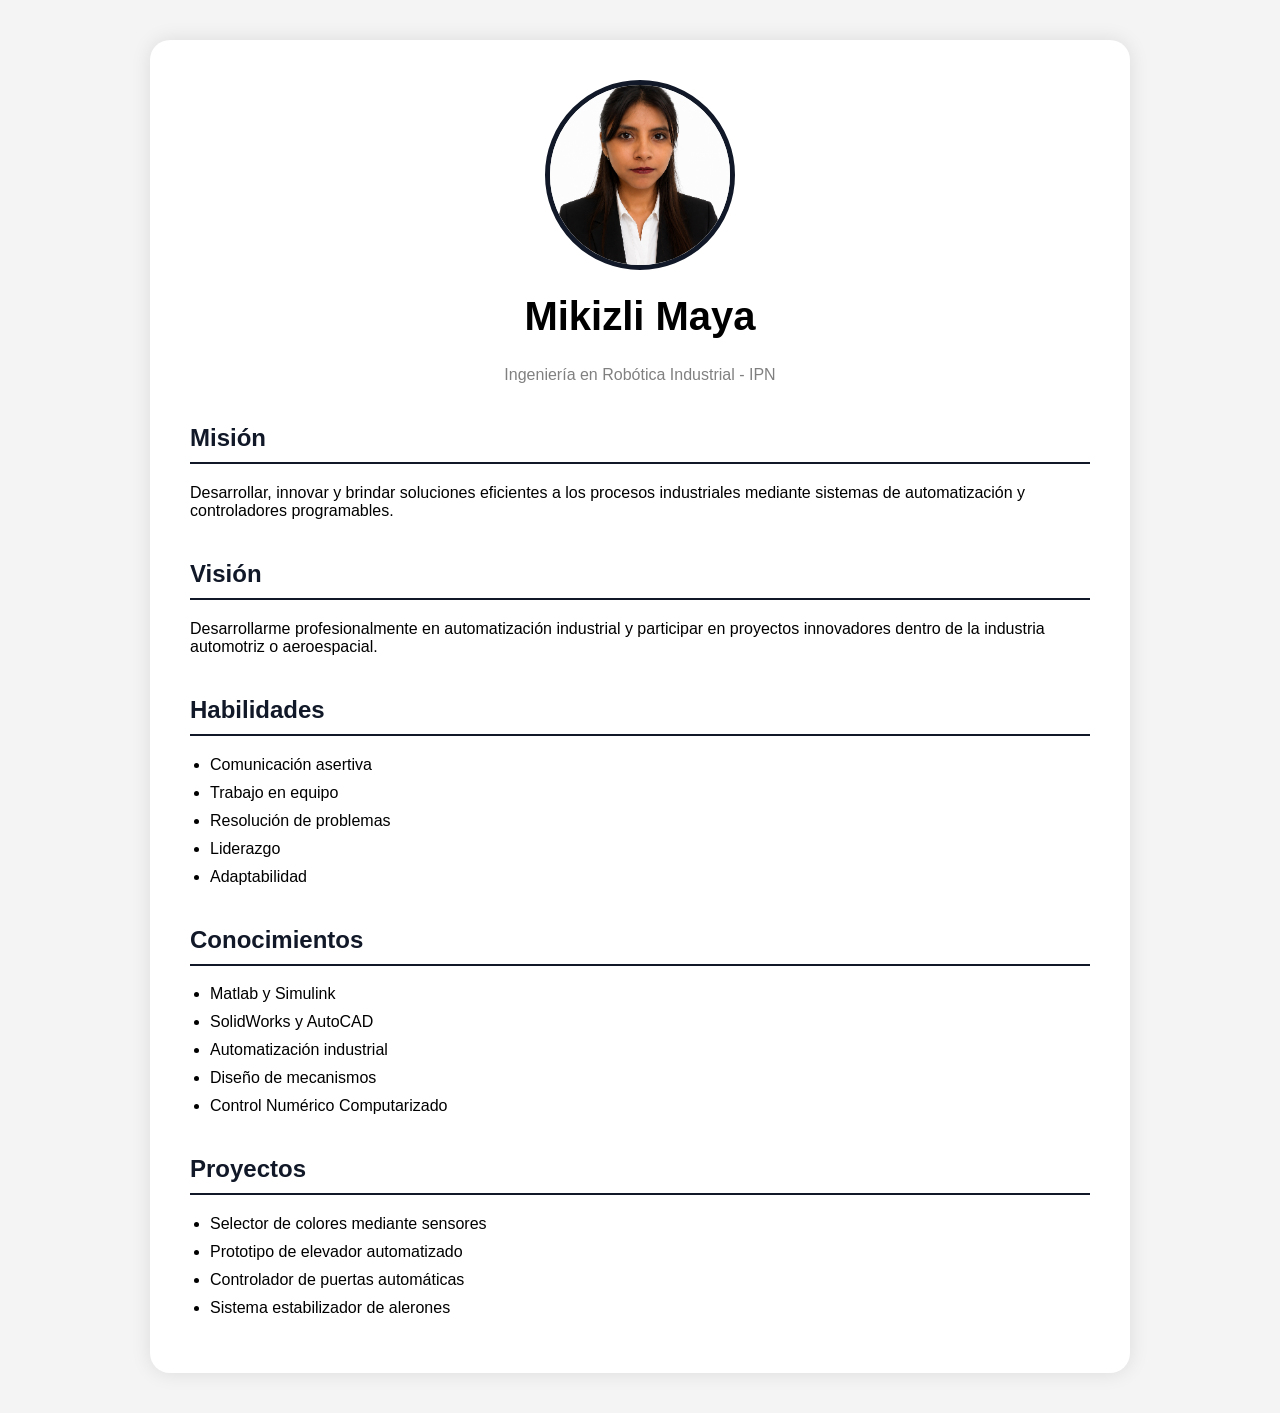
==== index.html @ 00677560 "Add files via upload" ====
<!DOCTYPE html>
<html lang="es">
<head>
  <meta charset="UTF-8">
  <meta name="viewport" content="width=device-width, initial-scale=1.0">
  <title>Mikizli Maya | Ingeniería en Robótica Industrial</title>
  <link rel="stylesheet" href="style.css">
</head>
<body>

  <div class="container">

    <div class="perfil">
      <img src="foto.png" alt="Foto profesional">
      <h1>Mikizli Maya</h1>
      <p>Ingeniería en Robótica Industrial - IPN</p>
    </div>

    <section>
      <h2>Misión</h2>
      <p>
        Desarrollar, innovar y brindar soluciones eficientes a los procesos industriales
        mediante sistemas de automatización y controladores programables.
      </p>
    </section>

    <section>
      <h2>Visión</h2>
      <p>
        Desarrollarme profesionalmente en automatización industrial y participar en
        proyectos innovadores dentro de la industria automotriz o aeroespacial.
      </p>
    </section>

    <section>
      <h2>Habilidades</h2>
      <ul>
        <li>Comunicación asertiva</li>
        <li>Trabajo en equipo</li>
        <li>Resolución de problemas</li>
        <li>Liderazgo</li>
        <li>Adaptabilidad</li>
      </ul>
    </section>

    <section>
      <h2>Conocimientos</h2>
      <ul>
        <li>Matlab y Simulink</li>
        <li>SolidWorks y AutoCAD</li>
        <li>Automatización industrial</li>
        <li>Diseño de mecanismos</li>
        <li>Control Numérico Computarizado</li>
      </ul>
    </section>

    <section>
      <h2>Proyectos</h2>
      <ul>
        <li>Selector de colores mediante sensores</li>
        <li>Prototipo de elevador automatizado</li>
        <li>Controlador de puertas automáticas</li>
        <li>Sistema estabilizador de alerones</li>
      </ul>
    </section>

  </div>

</body>
</html>
---- style.css ----
body{
  margin:0;
  padding:40px;
  background:#f4f4f4;
  font-family:Arial, sans-serif;
}

.container{
  max-width:900px;
  margin:auto;
  background:white;
  padding:40px;
  border-radius:20px;
  box-shadow:0 0 20px rgba(0,0,0,0.1);
}

.perfil{
  text-align:center;
}

.perfil img{
  width:180px;
  height:180px;
  object-fit:cover;
  border-radius:50%;
  border:5px solid #111827;
}

.perfil h1{
  margin-top:20px;
  font-size:40px;
}

.perfil p{
  color:gray;
}

section{
  margin-top:40px;
}

h2{
  color:#111827;
  border-bottom:2px solid #111827;
  padding-bottom:10px;
}

ul{
  padding-left:20px;
}

li{
  margin-top:10px;
}
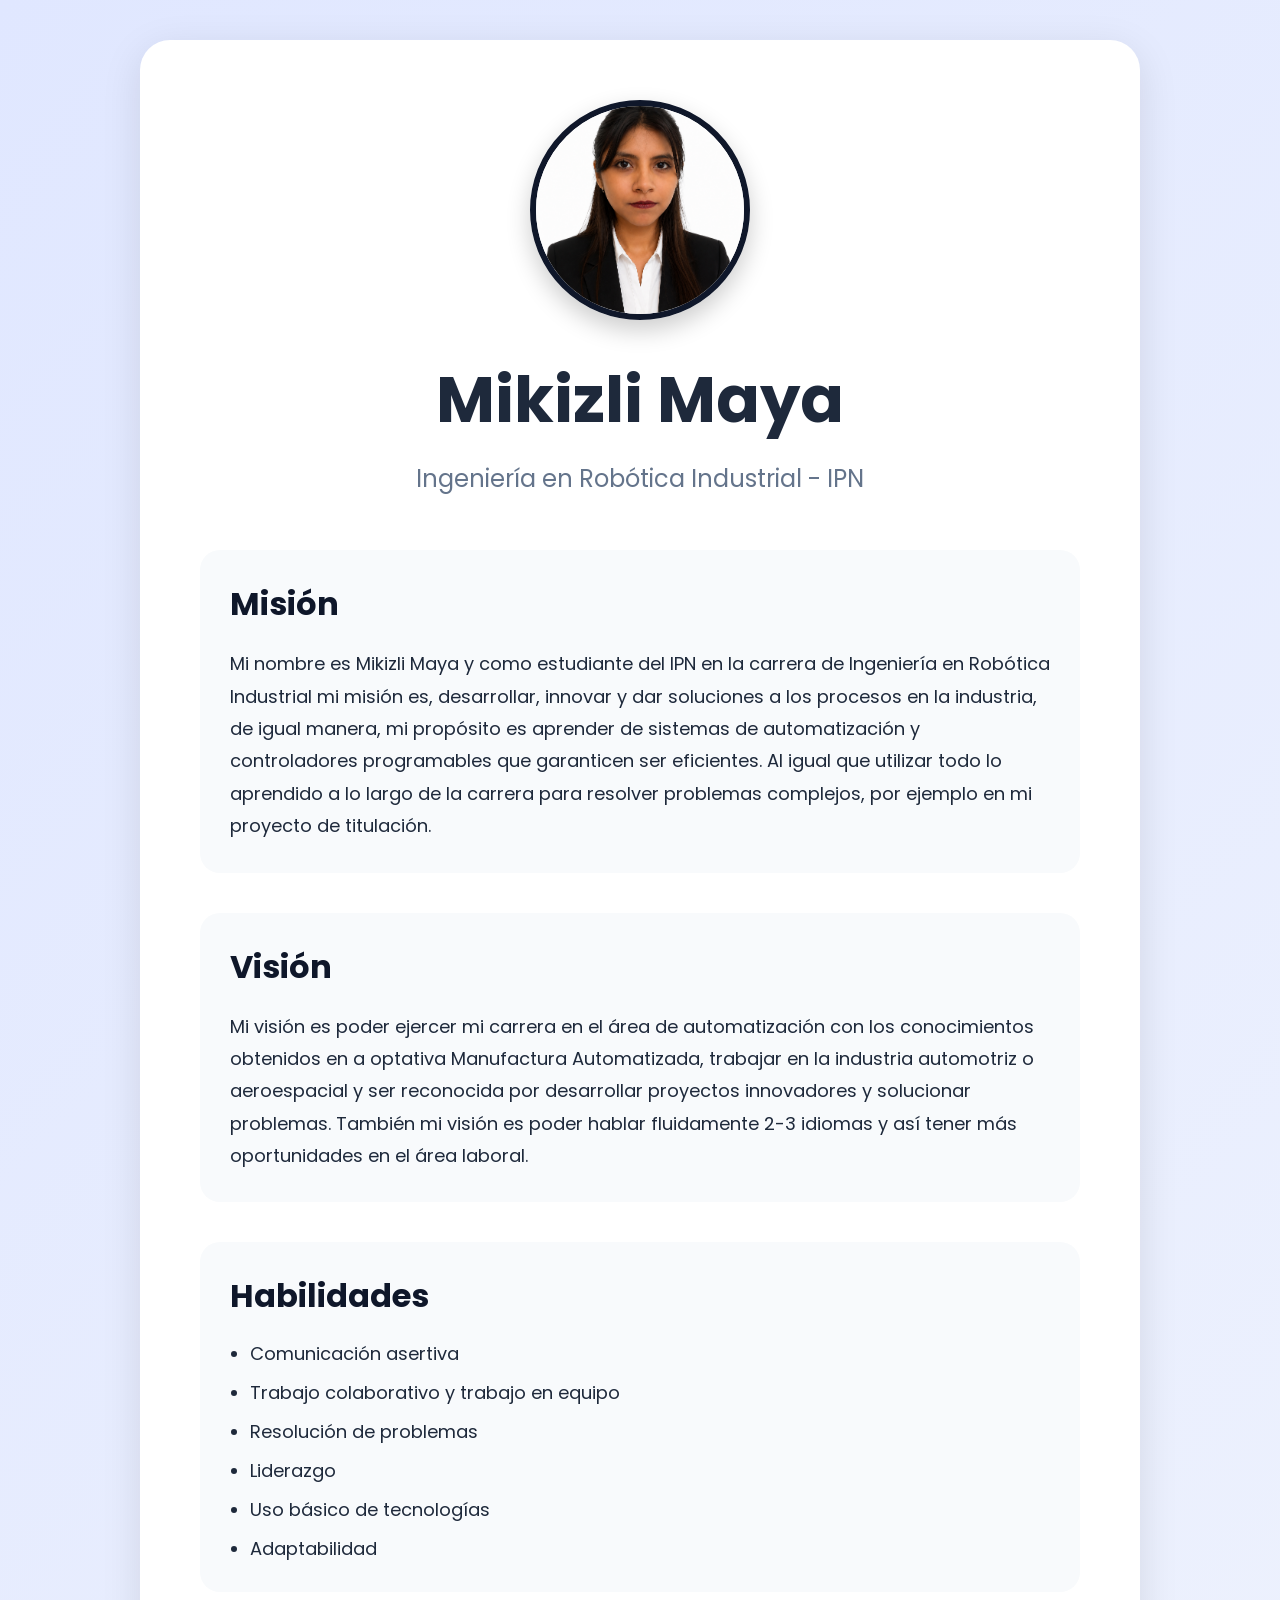
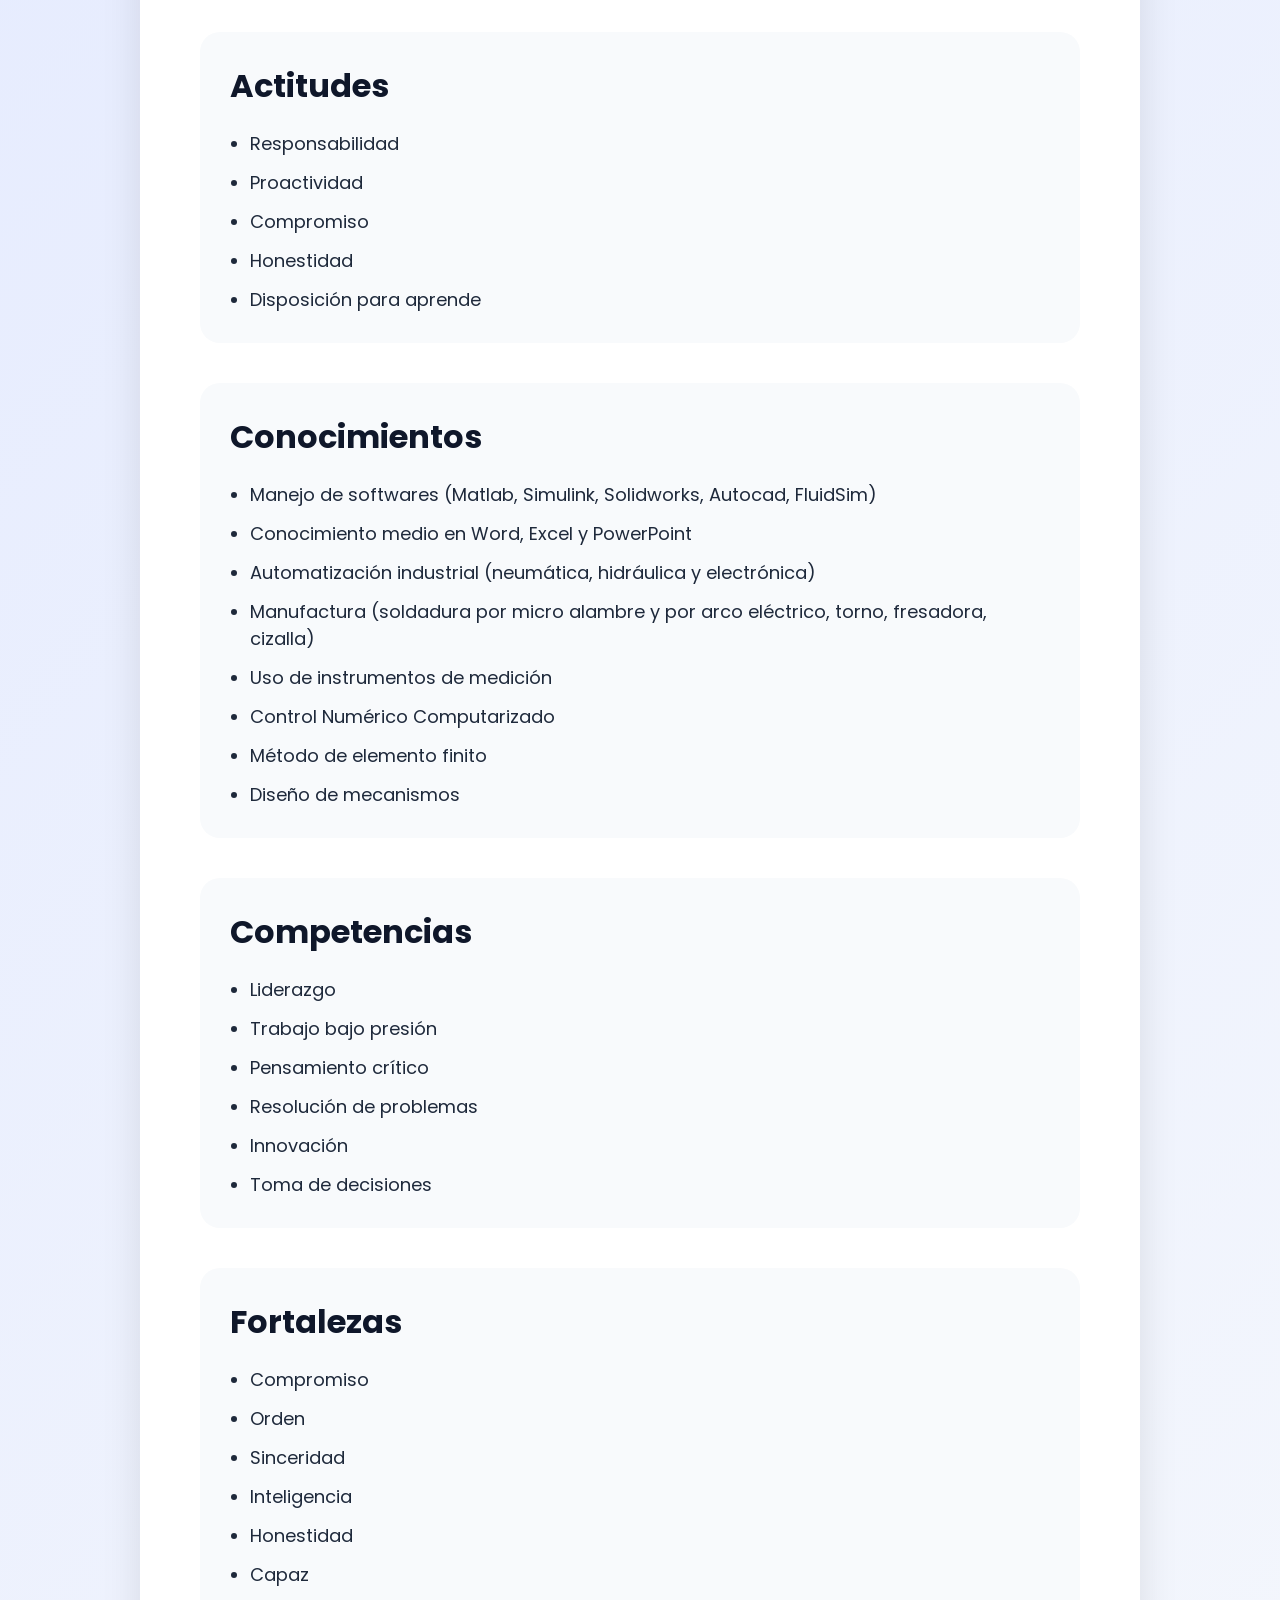
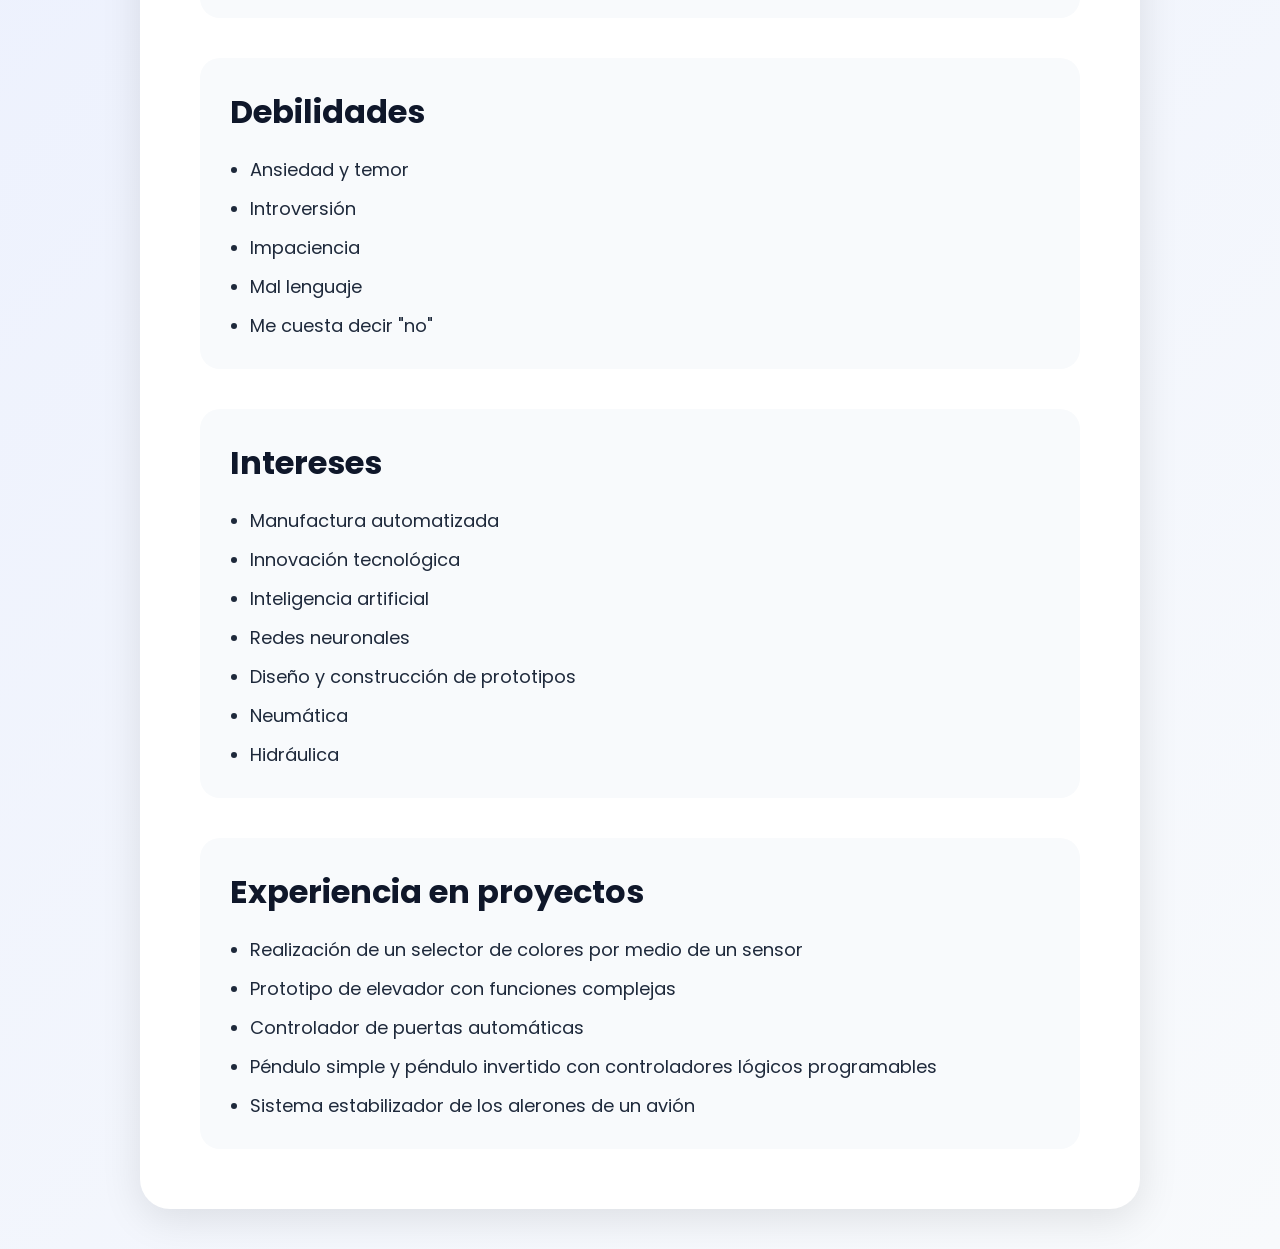
==== commit be7c2147: "Update index.html" ====
--- a/index.html
+++ b/index.html
@@ -1,70 +1,149 @@
 <!DOCTYPE html>
 <html lang="es">
 <head>
-  <meta charset="UTF-8">
-  <meta name="viewport" content="width=device-width, initial-scale=1.0">
-  <title>Mikizli Maya | Ingeniería en Robótica Industrial</title>
-  <link rel="stylesheet" href="style.css">
+    <meta charset="UTF-8">
+    <meta name="viewport" content="width=device-width, initial-scale=1.0">
+    <title>Mikizli Maya | Portafolio Profesional</title>
+    <link rel="stylesheet" href="style.css">
 </head>
+
 <body>
 
-  <div class="container">
+<div class="container">
 
     <div class="perfil">
-      <img src="foto.png" alt="Foto profesional">
-      <h1>Mikizli Maya</h1>
-      <p>Ingeniería en Robótica Industrial - IPN</p>
+        <img src="foto.png" alt="Foto profesional">
+
+        <h1>Mikizli Maya</h1>
+
+        <p class="carrera">
+            Ingeniería en Robótica Industrial - IPN
+        </p>
     </div>
 
     <section>
-      <h2>Misión</h2>
-      <p>
-        Desarrollar, innovar y brindar soluciones eficientes a los procesos industriales
-        mediante sistemas de automatización y controladores programables.
-      </p>
+        <h2>Misión</h2>
+
+        <p>
+            Mi nombre es Mikizli Maya y como estudiante del IPN en la carrera de Ingeniería en Robótica Industrial mi misión es, desarrollar, innovar y dar soluciones a los procesos en la industria, de igual manera, mi propósito es aprender de sistemas de automatización y controladores programables que garanticen ser eficientes. Al igual que utilizar todo lo aprendido a lo largo de la carrera para resolver problemas complejos, por ejemplo en mi proyecto de titulación.
+        </p>
     </section>
 
     <section>
-      <h2>Visión</h2>
-      <p>
-        Desarrollarme profesionalmente en automatización industrial y participar en
-        proyectos innovadores dentro de la industria automotriz o aeroespacial.
-      </p>
+        <h2>Visión</h2>
+
+        <p>
+            Mi visión es poder ejercer mi carrera en el área de automatización con los conocimientos obtenidos en a optativa Manufactura Automatizada, trabajar en la industria automotriz o aeroespacial y ser reconocida por desarrollar proyectos innovadores y solucionar problemas.
+
+            También mi visión es poder hablar fluidamente 2-3 idiomas y así tener más oportunidades en el área laboral.
+        </p>
     </section>
 
     <section>
-      <h2>Habilidades</h2>
-      <ul>
-        <li>Comunicación asertiva</li>
-        <li>Trabajo en equipo</li>
-        <li>Resolución de problemas</li>
-        <li>Liderazgo</li>
-        <li>Adaptabilidad</li>
-      </ul>
+        <h2>Habilidades</h2>
+
+        <ul>
+            <li>Comunicación asertiva</li>
+            <li>Trabajo colaborativo y trabajo en equipo</li>
+            <li>Resolución de problemas</li>
+            <li>Liderazgo</li>
+            <li>Uso básico de tecnologías</li>
+            <li>Adaptabilidad</li>
+        </ul>
     </section>
 
     <section>
-      <h2>Conocimientos</h2>
-      <ul>
-        <li>Matlab y Simulink</li>
-        <li>SolidWorks y AutoCAD</li>
-        <li>Automatización industrial</li>
-        <li>Diseño de mecanismos</li>
-        <li>Control Numérico Computarizado</li>
-      </ul>
+        <h2>Actitudes</h2>
+
+        <ul>
+            <li>Responsabilidad</li>
+            <li>Proactividad</li>
+            <li>Compromiso</li>
+            <li>Honestidad</li>
+            <li>Disposición para aprende</li>
+        </ul>
     </section>
 
     <section>
-      <h2>Proyectos</h2>
-      <ul>
-        <li>Selector de colores mediante sensores</li>
-        <li>Prototipo de elevador automatizado</li>
-        <li>Controlador de puertas automáticas</li>
-        <li>Sistema estabilizador de alerones</li>
-      </ul>
+        <h2>Conocimientos</h2>
+
+        <ul>
+            <li>Manejo de softwares (Matlab, Simulink, Solidworks, Autocad, FluidSim)</li>
+            <li>Conocimiento medio en Word, Excel y PowerPoint</li>
+            <li>Automatización industrial (neumática, hidráulica y electrónica)</li>
+            <li>Manufactura (soldadura por micro alambre y por arco eléctrico, torno, fresadora, cizalla)</li>
+            <li>Uso de instrumentos de medición</li>
+            <li>Control Numérico Computarizado</li>
+            <li>Método de elemento finito</li>
+            <li>Diseño de mecanismos</li>
+        </ul>
     </section>
 
-  </div>
+    <section>
+        <h2>Competencias</h2>
+
+        <ul>
+            <li>Liderazgo</li>
+            <li>Trabajo bajo presión</li>
+            <li>Pensamiento crítico</li>
+            <li>Resolución de problemas</li>
+            <li>Innovación</li>
+            <li>Toma de decisiones</li>
+        </ul>
+    </section>
+
+    <section>
+        <h2>Fortalezas</h2>
+
+        <ul>
+            <li>Compromiso</li>
+            <li>Orden</li>
+            <li>Sinceridad</li>
+            <li>Inteligencia</li>
+            <li>Honestidad</li>
+            <li>Capaz</li>
+        </ul>
+    </section>
+
+    <section>
+        <h2>Debilidades</h2>
+
+        <ul>
+            <li>Ansiedad y temor</li>
+            <li>Introversión</li>
+            <li>Impaciencia</li>
+            <li>Mal lenguaje</li>
+            <li>Me cuesta decir "no"</li>
+        </ul>
+    </section>
+
+    <section>
+        <h2>Intereses</h2>
+
+        <ul>
+            <li>Manufactura automatizada</li>
+            <li>Innovación tecnológica</li>
+            <li>Inteligencia artificial</li>
+            <li>Redes neuronales</li>
+            <li>Diseño y construcción de prototipos</li>
+            <li>Neumática</li>
+            <li>Hidráulica</li>
+        </ul>
+    </section>
+
+    <section>
+        <h2>Experiencia en proyectos</h2>
+
+        <ul>
+            <li>Realización de un selector de colores por medio de un sensor</li>
+            <li>Prototipo de elevador con funciones complejas</li>
+            <li>Controlador de puertas automáticas</li>
+            <li>Péndulo simple y péndulo invertido con controladores lógicos programables</li>
+            <li>Sistema estabilizador de los alerones de un avión</li>
+        </ul>
+    </section>
+
+</div>
 
 </body>
-</html>+</html>
--- a/style.css
+++ b/style.css
@@ -1,54 +1,106 @@
+@import url('https://fonts.googleapis.com/css2?family=Poppins:wght@300;400;500;600;700&display=swap');
+
+*{
+    margin:0;
+    padding:0;
+    box-sizing:border-box;
+}
+
 body{
-  margin:0;
-  padding:40px;
-  background:#f4f4f4;
-  font-family:Arial, sans-serif;
+    font-family:'Poppins', sans-serif;
+    background:linear-gradient(135deg,#e0e7ff,#f8fafc);
+    padding:40px;
+    color:#1e293b;
 }
 
 .container{
-  max-width:900px;
-  margin:auto;
-  background:white;
-  padding:40px;
-  border-radius:20px;
-  box-shadow:0 0 20px rgba(0,0,0,0.1);
+    max-width:1000px;
+    margin:auto;
+    background:white;
+    padding:60px;
+    border-radius:30px;
+    box-shadow:0 10px 40px rgba(0,0,0,0.1);
 }
 
 .perfil{
-  text-align:center;
+    text-align:center;
+    margin-bottom:50px;
 }
 
 .perfil img{
-  width:180px;
-  height:180px;
-  object-fit:cover;
-  border-radius:50%;
-  border:5px solid #111827;
+    width:220px;
+    height:220px;
+    object-fit:cover;
+    border-radius:50%;
+    border:6px solid #0f172a;
+    box-shadow:0 10px 25px rgba(0,0,0,0.2);
 }
 
 .perfil h1{
-  margin-top:20px;
-  font-size:40px;
+    font-size:64px;
+    margin-top:25px;
+    font-weight:700;
 }
 
 .perfil p{
-  color:gray;
+    margin-top:10px;
+    color:#64748b;
+    font-size:24px;
 }
 
 section{
-  margin-top:40px;
+    margin-top:40px;
+    padding:30px;
+    border-radius:20px;
+    background:#f8fafc;
+    transition:0.3s;
+}
+
+section:hover{
+    transform:translateY(-5px);
+    box-shadow:0 10px 20px rgba(0,0,0,0.08);
 }
 
 h2{
-  color:#111827;
-  border-bottom:2px solid #111827;
-  padding-bottom:10px;
+    margin-bottom:20px;
+    color:#0f172a;
+    font-size:32px;
+}
+
+p{
+    line-height:1.8;
+    font-size:18px;
 }
 
 ul{
-  padding-left:20px;
+    padding-left:20px;
 }
 
 li{
-  margin-top:10px;
-}+    margin-top:12px;
+    font-size:18px;
+}
+
+@media(max-width:768px){
+
+    body{
+        padding:15px;
+    }
+
+    .container{
+        padding:30px;
+    }
+
+    .perfil h1{
+        font-size:42px;
+    }
+
+    .perfil p{
+        font-size:18px;
+    }
+
+    .perfil img{
+        width:170px;
+        height:170px;
+    }
+}
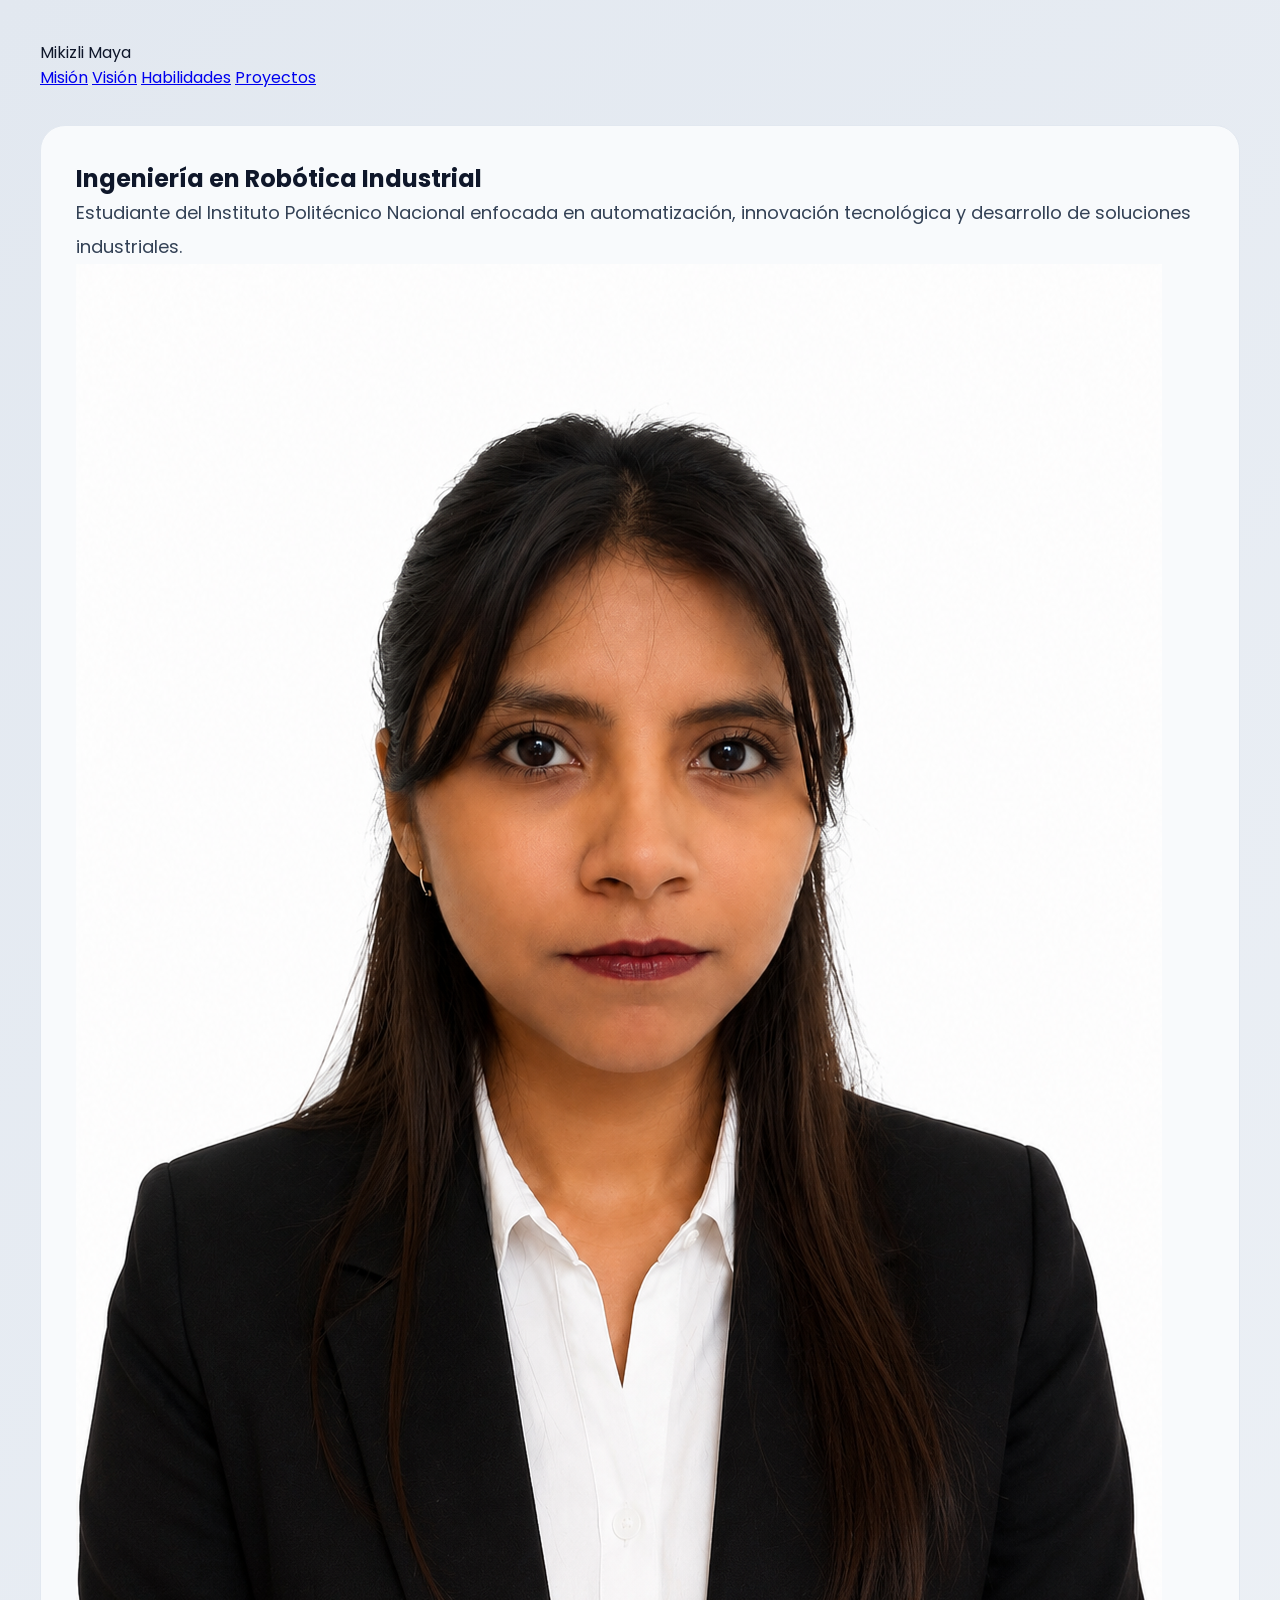
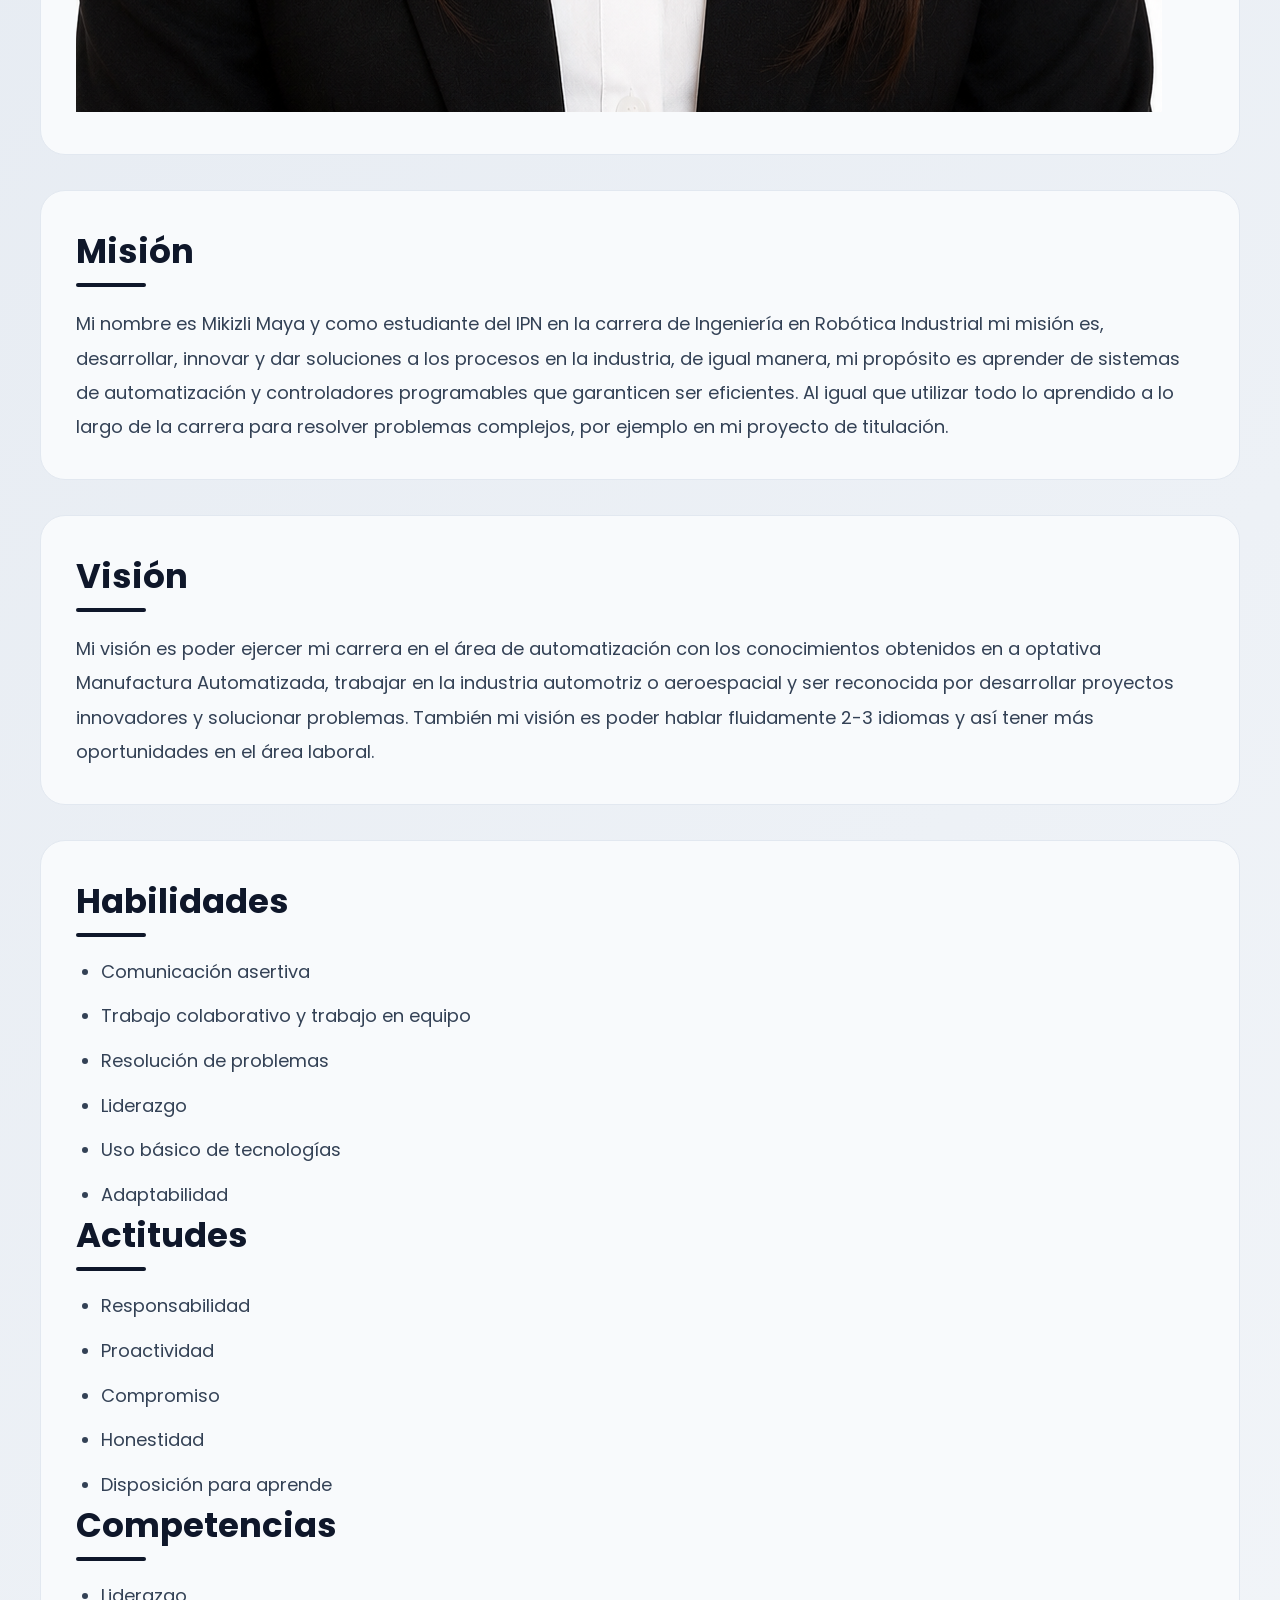
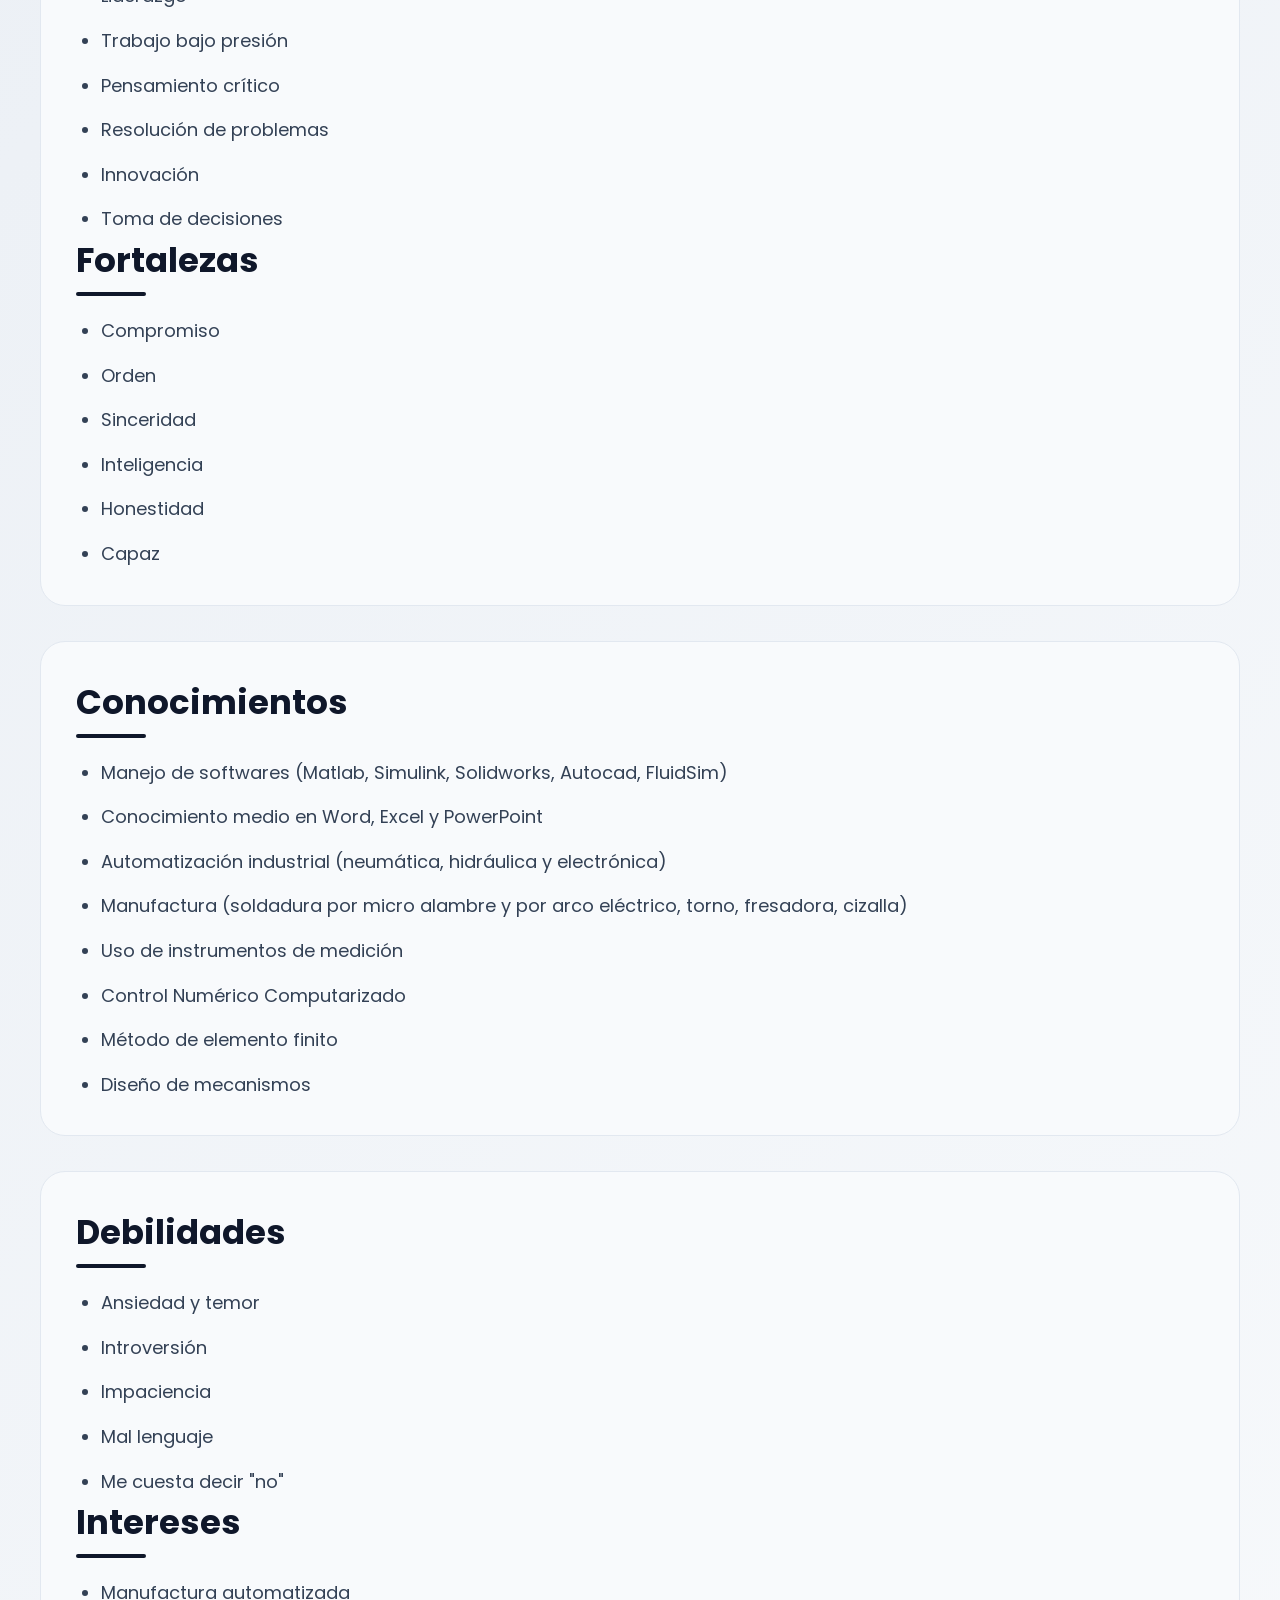
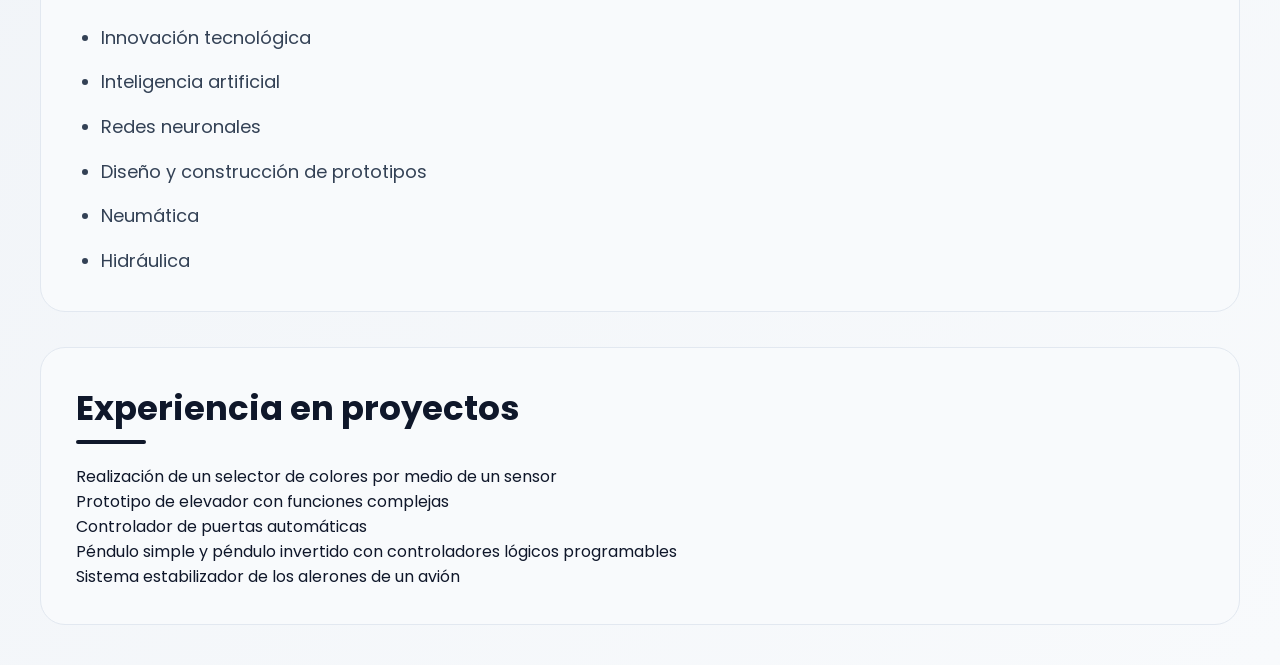
==== commit 25764650: "Update index.html" ====
--- a/index.html
+++ b/index.html
@@ -1,35 +1,72 @@
 <!DOCTYPE html>
 <html lang="es">
+
 <head>
     <meta charset="UTF-8">
     <meta name="viewport" content="width=device-width, initial-scale=1.0">
     <title>Mikizli Maya | Portafolio Profesional</title>
+
     <link rel="stylesheet" href="style.css">
+
+    <link rel="preconnect" href="https://fonts.googleapis.com">
+    <link rel="preconnect" href="https://fonts.gstatic.com" crossorigin>
+
+    <link href="https://fonts.googleapis.com/css2?family=Poppins:wght@300;400;500;600;700&display=swap"
+        rel="stylesheet">
 </head>
 
 <body>
 
-<div class="container">
-
-    <div class="perfil">
-        <img src="foto.png" alt="Foto profesional">
-
-        <h1>Mikizli Maya</h1>
-
-        <p class="carrera">
-            Ingeniería en Robótica Industrial - IPN
-        </p>
-    </div>
-
-    <section>
+    <header>
+
+        <div class="logo">
+            Mikizli Maya
+        </div>
+
+        <nav>
+            <a href="#mision">Misión</a>
+            <a href="#vision">Visión</a>
+            <a href="#habilidades">Habilidades</a>
+            <a href="#proyectos">Proyectos</a>
+        </nav>
+
+    </header>
+
+    <section class="hero">
+
+        <div class="hero-text">
+
+            <h1>
+                Ingeniería en <span>Robótica Industrial</span>
+            </h1>
+
+            <p>
+                Estudiante del Instituto Politécnico Nacional enfocada en automatización,
+                innovación tecnológica y desarrollo de soluciones industriales.
+            </p>
+
+        </div>
+
+        <div class="hero-image">
+
+            <img src="foto.png" alt="Foto profesional">
+
+        </div>
+
+    </section>
+
+    <section class="card" id="mision">
+
         <h2>Misión</h2>
 
         <p>
             Mi nombre es Mikizli Maya y como estudiante del IPN en la carrera de Ingeniería en Robótica Industrial mi misión es, desarrollar, innovar y dar soluciones a los procesos en la industria, de igual manera, mi propósito es aprender de sistemas de automatización y controladores programables que garanticen ser eficientes. Al igual que utilizar todo lo aprendido a lo largo de la carrera para resolver problemas complejos, por ejemplo en mi proyecto de titulación.
         </p>
-    </section>
-
-    <section>
+
+    </section>
+
+    <section class="card" id="vision">
+
         <h2>Visión</h2>
 
         <p>
@@ -37,34 +74,74 @@
 
             También mi visión es poder hablar fluidamente 2-3 idiomas y así tener más oportunidades en el área laboral.
         </p>
-    </section>
-
-    <section>
-        <h2>Habilidades</h2>
-
-        <ul>
-            <li>Comunicación asertiva</li>
-            <li>Trabajo colaborativo y trabajo en equipo</li>
-            <li>Resolución de problemas</li>
-            <li>Liderazgo</li>
-            <li>Uso básico de tecnologías</li>
-            <li>Adaptabilidad</li>
-        </ul>
-    </section>
-
-    <section>
-        <h2>Actitudes</h2>
-
-        <ul>
-            <li>Responsabilidad</li>
-            <li>Proactividad</li>
-            <li>Compromiso</li>
-            <li>Honestidad</li>
-            <li>Disposición para aprende</li>
-        </ul>
-    </section>
-
-    <section>
+
+    </section>
+
+    <section class="grid">
+
+        <div class="card" id="habilidades">
+
+            <h2>Habilidades</h2>
+
+            <ul>
+                <li>Comunicación asertiva</li>
+                <li>Trabajo colaborativo y trabajo en equipo</li>
+                <li>Resolución de problemas</li>
+                <li>Liderazgo</li>
+                <li>Uso básico de tecnologías</li>
+                <li>Adaptabilidad</li>
+            </ul>
+
+        </div>
+
+        <div class="card">
+
+            <h2>Actitudes</h2>
+
+            <ul>
+                <li>Responsabilidad</li>
+                <li>Proactividad</li>
+                <li>Compromiso</li>
+                <li>Honestidad</li>
+                <li>Disposición para aprende</li>
+            </ul>
+
+        </div>
+
+        <div class="card">
+
+            <h2>Competencias</h2>
+
+            <ul>
+                <li>Liderazgo</li>
+                <li>Trabajo bajo presión</li>
+                <li>Pensamiento crítico</li>
+                <li>Resolución de problemas</li>
+                <li>Innovación</li>
+                <li>Toma de decisiones</li>
+            </ul>
+
+        </div>
+
+        <div class="card">
+
+            <h2>Fortalezas</h2>
+
+            <ul>
+                <li>Compromiso</li>
+                <li>Orden</li>
+                <li>Sinceridad</li>
+                <li>Inteligencia</li>
+                <li>Honestidad</li>
+                <li>Capaz</li>
+            </ul>
+
+        </div>
+
+    </section>
+
+    <section class="card">
+
         <h2>Conocimientos</h2>
 
         <ul>
@@ -77,73 +154,73 @@
             <li>Método de elemento finito</li>
             <li>Diseño de mecanismos</li>
         </ul>
-    </section>
-
-    <section>
-        <h2>Competencias</h2>
-
-        <ul>
-            <li>Liderazgo</li>
-            <li>Trabajo bajo presión</li>
-            <li>Pensamiento crítico</li>
-            <li>Resolución de problemas</li>
-            <li>Innovación</li>
-            <li>Toma de decisiones</li>
-        </ul>
-    </section>
-
-    <section>
-        <h2>Fortalezas</h2>
-
-        <ul>
-            <li>Compromiso</li>
-            <li>Orden</li>
-            <li>Sinceridad</li>
-            <li>Inteligencia</li>
-            <li>Honestidad</li>
-            <li>Capaz</li>
-        </ul>
-    </section>
-
-    <section>
-        <h2>Debilidades</h2>
-
-        <ul>
-            <li>Ansiedad y temor</li>
-            <li>Introversión</li>
-            <li>Impaciencia</li>
-            <li>Mal lenguaje</li>
-            <li>Me cuesta decir "no"</li>
-        </ul>
-    </section>
-
-    <section>
-        <h2>Intereses</h2>
-
-        <ul>
-            <li>Manufactura automatizada</li>
-            <li>Innovación tecnológica</li>
-            <li>Inteligencia artificial</li>
-            <li>Redes neuronales</li>
-            <li>Diseño y construcción de prototipos</li>
-            <li>Neumática</li>
-            <li>Hidráulica</li>
-        </ul>
-    </section>
-
-    <section>
+
+    </section>
+
+    <section class="grid">
+
+        <div class="card">
+
+            <h2>Debilidades</h2>
+
+            <ul>
+                <li>Ansiedad y temor</li>
+                <li>Introversión</li>
+                <li>Impaciencia</li>
+                <li>Mal lenguaje</li>
+                <li>Me cuesta decir "no"</li>
+            </ul>
+
+        </div>
+
+        <div class="card">
+
+            <h2>Intereses</h2>
+
+            <ul>
+                <li>Manufactura automatizada</li>
+                <li>Innovación tecnológica</li>
+                <li>Inteligencia artificial</li>
+                <li>Redes neuronales</li>
+                <li>Diseño y construcción de prototipos</li>
+                <li>Neumática</li>
+                <li>Hidráulica</li>
+            </ul>
+
+        </div>
+
+    </section>
+
+    <section class="card" id="proyectos">
+
         <h2>Experiencia en proyectos</h2>
 
-        <ul>
-            <li>Realización de un selector de colores por medio de un sensor</li>
-            <li>Prototipo de elevador con funciones complejas</li>
-            <li>Controlador de puertas automáticas</li>
-            <li>Péndulo simple y péndulo invertido con controladores lógicos programables</li>
-            <li>Sistema estabilizador de los alerones de un avión</li>
-        </ul>
-    </section>
-
-</div>
+        <div class="projects">
+
+            <div class="project-card">
+                Realización de un selector de colores por medio de un sensor
+            </div>
+
+            <div class="project-card">
+                Prototipo de elevador con funciones complejas
+            </div>
+
+            <div class="project-card">
+                Controlador de puertas automáticas
+            </div>
+
+            <div class="project-card">
+                Péndulo simple y péndulo invertido con controladores lógicos programables
+            </div>
+
+            <div class="project-card">
+                Sistema estabilizador de los alerones de un avión
+            </div>
+
+        </div>
+
+    </section>
 
 </body>
+
 </html>
--- a/style.css
+++ b/style.css
@@ -8,23 +8,23 @@
 
 body{
     font-family:'Poppins', sans-serif;
-    background:linear-gradient(135deg,#e0e7ff,#f8fafc);
+    background:linear-gradient(135deg,#e2e8f0,#f8fafc);
+    color:#0f172a;
     padding:40px;
-    color:#1e293b;
 }
 
 .container{
-    max-width:1000px;
+    max-width:1100px;
     margin:auto;
     background:white;
+    border-radius:30px;
     padding:60px;
-    border-radius:30px;
-    box-shadow:0 10px 40px rgba(0,0,0,0.1);
+    box-shadow:0 15px 40px rgba(0,0,0,0.1);
 }
 
 .perfil{
     text-align:center;
-    margin-bottom:50px;
+    margin-bottom:60px;
 }
 
 .perfil img{
@@ -33,55 +33,74 @@
     object-fit:cover;
     border-radius:50%;
     border:6px solid #0f172a;
-    box-shadow:0 10px 25px rgba(0,0,0,0.2);
+    box-shadow:0 10px 30px rgba(0,0,0,0.2);
 }
 
 .perfil h1{
+    margin-top:25px;
     font-size:64px;
-    margin-top:25px;
     font-weight:700;
+    color:#020617;
 }
 
-.perfil p{
-    margin-top:10px;
+.carrera{
+    margin-top:12px;
+    font-size:24px;
     color:#64748b;
-    font-size:24px;
+    font-weight:400;
 }
 
 section{
-    margin-top:40px;
-    padding:30px;
-    border-radius:20px;
+    margin-top:35px;
     background:#f8fafc;
+    padding:35px;
+    border-radius:25px;
     transition:0.3s;
+    border:1px solid #e2e8f0;
 }
 
 section:hover{
     transform:translateY(-5px);
-    box-shadow:0 10px 20px rgba(0,0,0,0.08);
+    box-shadow:0 12px 25px rgba(0,0,0,0.08);
 }
 
 h2{
+    font-size:34px;
     margin-bottom:20px;
     color:#0f172a;
-    font-size:32px;
+    position:relative;
+    padding-bottom:10px;
+}
+
+h2::after{
+    content:"";
+    position:absolute;
+    left:0;
+    bottom:0;
+    width:70px;
+    height:4px;
+    background:#0f172a;
+    border-radius:10px;
 }
 
 p{
-    line-height:1.8;
     font-size:18px;
+    line-height:1.9;
+    color:#334155;
 }
 
 ul{
-    padding-left:20px;
+    padding-left:25px;
 }
 
 li{
-    margin-top:12px;
+    margin-top:14px;
     font-size:18px;
+    color:#334155;
+    line-height:1.7;
 }
 
-@media(max-width:768px){
+@media(max-width:900px){
 
     body{
         padding:15px;
@@ -91,16 +110,25 @@
         padding:30px;
     }
 
+    .perfil img{
+        width:170px;
+        height:170px;
+    }
+
     .perfil h1{
         font-size:42px;
     }
 
-    .perfil p{
+    .carrera{
         font-size:18px;
     }
 
-    .perfil img{
-        width:170px;
-        height:170px;
+    h2{
+        font-size:28px;
     }
+
+    p, li{
+        font-size:16px;
+    }
+
 }
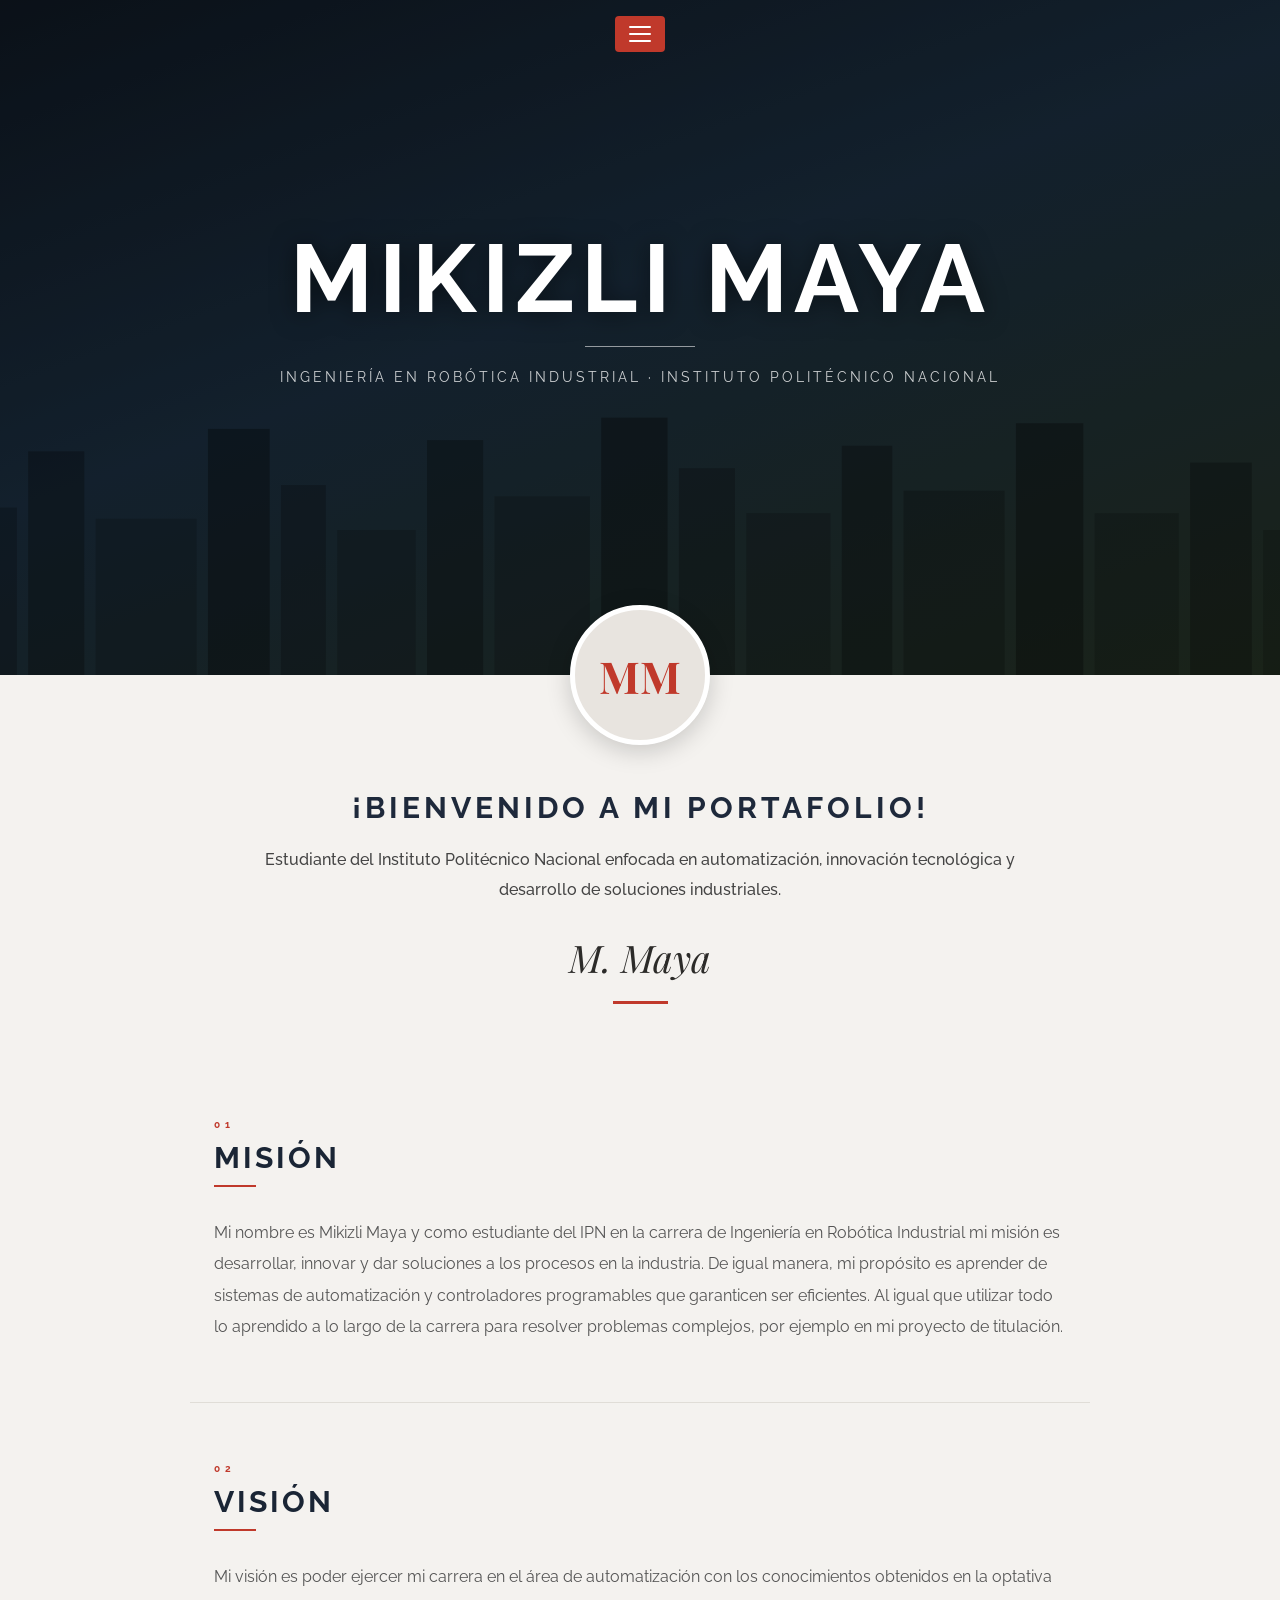
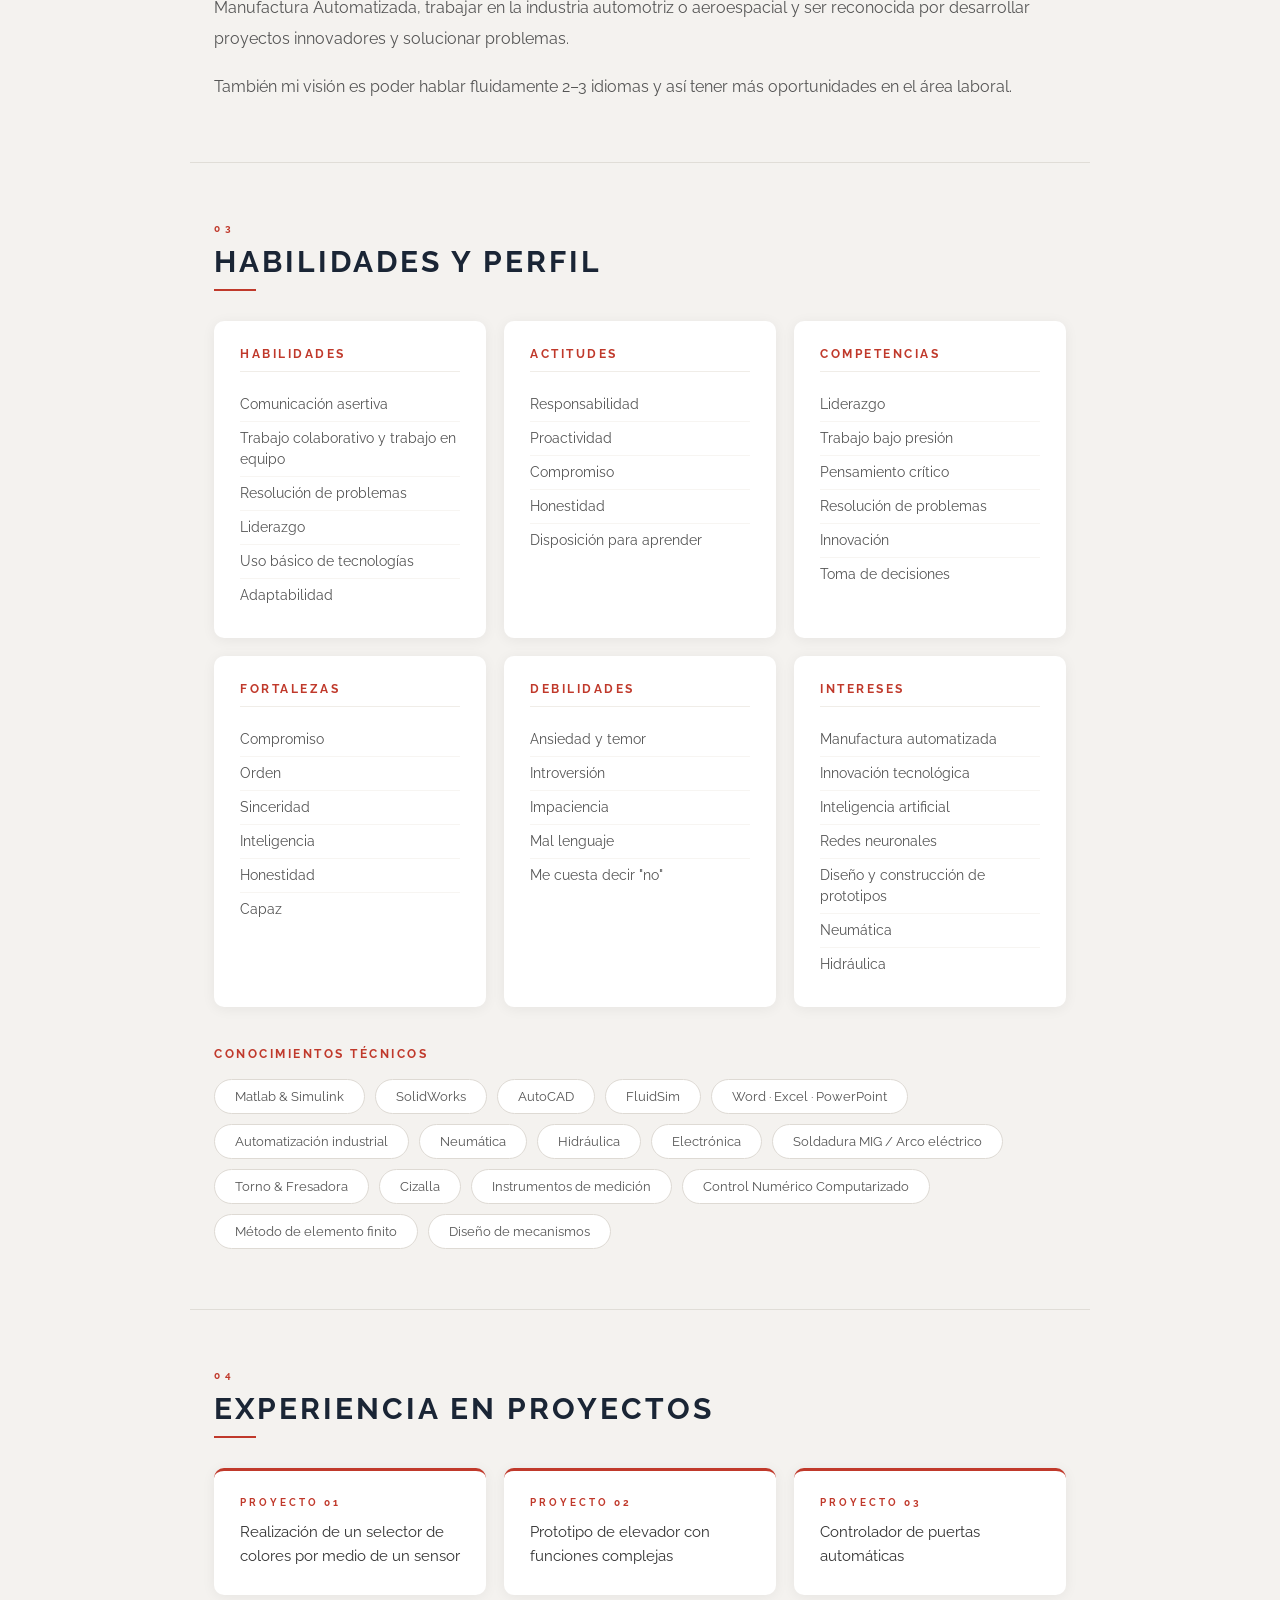
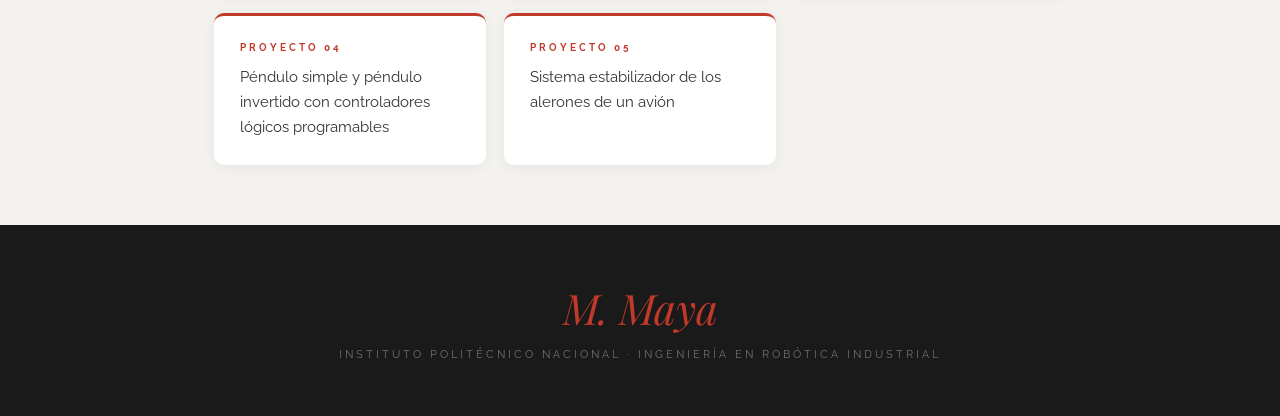
==== commit e01d242e: "Add files via upload" ====
--- a/index.html
+++ b/index.html
@@ -1,226 +1,253 @@
-<!DOCTYPE html>
-<html lang="es">
-
-<head>
-    <meta charset="UTF-8">
-    <meta name="viewport" content="width=device-width, initial-scale=1.0">
-    <title>Mikizli Maya | Portafolio Profesional</title>
-
-    <link rel="stylesheet" href="style.css">
-
-    <link rel="preconnect" href="https://fonts.googleapis.com">
-    <link rel="preconnect" href="https://fonts.gstatic.com" crossorigin>
-
-    <link href="https://fonts.googleapis.com/css2?family=Poppins:wght@300;400;500;600;700&display=swap"
-        rel="stylesheet">
-</head>
-
-<body>
-
-    <header>
-
-        <div class="logo">
-            Mikizli Maya
-        </div>
-
-        <nav>
-            <a href="#mision">Misión</a>
-            <a href="#vision">Visión</a>
-            <a href="#habilidades">Habilidades</a>
-            <a href="#proyectos">Proyectos</a>
-        </nav>
-
-    </header>
-
-    <section class="hero">
-
-        <div class="hero-text">
-
-            <h1>
-                Ingeniería en <span>Robótica Industrial</span>
-            </h1>
-
-            <p>
-                Estudiante del Instituto Politécnico Nacional enfocada en automatización,
-                innovación tecnológica y desarrollo de soluciones industriales.
-            </p>
-
-        </div>
-
-        <div class="hero-image">
-
-            <img src="foto.png" alt="Foto profesional">
-
-        </div>
-
-    </section>
-
-    <section class="card" id="mision">
-
-        <h2>Misión</h2>
-
-        <p>
-            Mi nombre es Mikizli Maya y como estudiante del IPN en la carrera de Ingeniería en Robótica Industrial mi misión es, desarrollar, innovar y dar soluciones a los procesos en la industria, de igual manera, mi propósito es aprender de sistemas de automatización y controladores programables que garanticen ser eficientes. Al igual que utilizar todo lo aprendido a lo largo de la carrera para resolver problemas complejos, por ejemplo en mi proyecto de titulación.
-        </p>
-
-    </section>
-
-    <section class="card" id="vision">
-
-        <h2>Visión</h2>
-
-        <p>
-            Mi visión es poder ejercer mi carrera en el área de automatización con los conocimientos obtenidos en a optativa Manufactura Automatizada, trabajar en la industria automotriz o aeroespacial y ser reconocida por desarrollar proyectos innovadores y solucionar problemas.
-
-            También mi visión es poder hablar fluidamente 2-3 idiomas y así tener más oportunidades en el área laboral.
-        </p>
-
-    </section>
-
-    <section class="grid">
-
-        <div class="card" id="habilidades">
-
-            <h2>Habilidades</h2>
-
-            <ul>
-                <li>Comunicación asertiva</li>
-                <li>Trabajo colaborativo y trabajo en equipo</li>
-                <li>Resolución de problemas</li>
-                <li>Liderazgo</li>
-                <li>Uso básico de tecnologías</li>
-                <li>Adaptabilidad</li>
-            </ul>
-
-        </div>
-
-        <div class="card">
-
-            <h2>Actitudes</h2>
-
-            <ul>
-                <li>Responsabilidad</li>
-                <li>Proactividad</li>
-                <li>Compromiso</li>
-                <li>Honestidad</li>
-                <li>Disposición para aprende</li>
-            </ul>
-
-        </div>
-
-        <div class="card">
-
-            <h2>Competencias</h2>
-
-            <ul>
-                <li>Liderazgo</li>
-                <li>Trabajo bajo presión</li>
-                <li>Pensamiento crítico</li>
-                <li>Resolución de problemas</li>
-                <li>Innovación</li>
-                <li>Toma de decisiones</li>
-            </ul>
-
-        </div>
-
-        <div class="card">
-
-            <h2>Fortalezas</h2>
-
-            <ul>
-                <li>Compromiso</li>
-                <li>Orden</li>
-                <li>Sinceridad</li>
-                <li>Inteligencia</li>
-                <li>Honestidad</li>
-                <li>Capaz</li>
-            </ul>
-
-        </div>
-
-    </section>
-
-    <section class="card">
-
-        <h2>Conocimientos</h2>
-
-        <ul>
-            <li>Manejo de softwares (Matlab, Simulink, Solidworks, Autocad, FluidSim)</li>
-            <li>Conocimiento medio en Word, Excel y PowerPoint</li>
-            <li>Automatización industrial (neumática, hidráulica y electrónica)</li>
-            <li>Manufactura (soldadura por micro alambre y por arco eléctrico, torno, fresadora, cizalla)</li>
-            <li>Uso de instrumentos de medición</li>
-            <li>Control Numérico Computarizado</li>
-            <li>Método de elemento finito</li>
-            <li>Diseño de mecanismos</li>
-        </ul>
-
-    </section>
-
-    <section class="grid">
-
-        <div class="card">
-
-            <h2>Debilidades</h2>
-
-            <ul>
-                <li>Ansiedad y temor</li>
-                <li>Introversión</li>
-                <li>Impaciencia</li>
-                <li>Mal lenguaje</li>
-                <li>Me cuesta decir "no"</li>
-            </ul>
-
-        </div>
-
-        <div class="card">
-
-            <h2>Intereses</h2>
-
-            <ul>
-                <li>Manufactura automatizada</li>
-                <li>Innovación tecnológica</li>
-                <li>Inteligencia artificial</li>
-                <li>Redes neuronales</li>
-                <li>Diseño y construcción de prototipos</li>
-                <li>Neumática</li>
-                <li>Hidráulica</li>
-            </ul>
-
-        </div>
-
-    </section>
-
-    <section class="card" id="proyectos">
-
-        <h2>Experiencia en proyectos</h2>
-
-        <div class="projects">
-
-            <div class="project-card">
-                Realización de un selector de colores por medio de un sensor
-            </div>
-
-            <div class="project-card">
-                Prototipo de elevador con funciones complejas
-            </div>
-
-            <div class="project-card">
-                Controlador de puertas automáticas
-            </div>
-
-            <div class="project-card">
-                Péndulo simple y péndulo invertido con controladores lógicos programables
-            </div>
-
-            <div class="project-card">
-                Sistema estabilizador de los alerones de un avión
-            </div>
-
-        </div>
-
-    </section>
-
-</body>
-
-</html>
+<!DOCTYPE html>
+<html lang="es">
+<head>
+  <meta charset="UTF-8">
+  <meta name="viewport" content="width=device-width, initial-scale=1.0">
+  <title>Mikizli Maya | Portafolio Profesional</title>
+  <link rel="stylesheet" href="style.css">
+  <link rel="preconnect" href="https://fonts.googleapis.com">
+  <link rel="preconnect" href="https://fonts.gstatic.com" crossorigin>
+  <link href="https://fonts.googleapis.com/css2?family=Playfair+Display:ital,wght@0,700;1,400&family=Raleway:wght@300;400;500;600;700&display=swap" rel="stylesheet">
+</head>
+<body>
+
+  <!-- ── HAMBURGER NAV ── -->
+  <div class="nav-bar">
+    <div class="hamburger" id="hamburger">
+      <span></span><span></span><span></span>
+    </div>
+  </div>
+
+  <div class="nav-overlay" id="navOverlay">
+    <button class="nav-close" id="navClose">&#10005;</button>
+    <nav class="nav-menu">
+      <a href="#mision">Misión</a>
+      <a href="#vision">Visión</a>
+      <a href="#habilidades">Habilidades</a>
+      <a href="#proyectos">Proyectos</a>
+    </nav>
+  </div>
+
+  <!-- ── HERO ── -->
+  <section class="hero">
+    <div class="hero-bg"></div>
+    <div class="hero-overlay"></div>
+    <div class="hero-content">
+      <h1 class="hero-name">Mikizli Maya</h1>
+      <div class="hero-divider"></div>
+      <p class="hero-sub">Ingeniería en Robótica Industrial · Instituto Politécnico Nacional</p>
+    </div>
+  </section>
+
+  <!-- ── AVATAR BRIDGE ── -->
+  <div class="avatar-bridge">
+    <div class="avatar-wrap">
+      <!-- Reemplaza este div por: <img src="foto.png" alt="Mikizli Maya"> -->
+      <div class="avatar-initials">MM</div>
+    </div>
+  </div>
+
+  <!-- ── WELCOME BLOCK ── -->
+  <main class="site-content">
+
+    <div class="welcome-block">
+      <h2 class="welcome-title">¡Bienvenido a mi portafolio!</h2>
+      <p class="welcome-lead">
+        Estudiante del Instituto Politécnico Nacional enfocada en automatización,
+        innovación tecnológica y desarrollo de soluciones industriales.
+      </p>
+      <div class="signature">M. Maya</div>
+      <div class="accent-bar"></div>
+    </div>
+
+    <!-- ── MISIÓN ── -->
+    <section class="section" id="mision">
+      <div class="section-inner">
+        <span class="section-num">01</span>
+        <h2 class="section-title">Misión</h2>
+        <div class="section-underline"></div>
+        <p>
+          Mi nombre es Mikizli Maya y como estudiante del IPN en la carrera de Ingeniería en Robótica Industrial
+          mi misión es desarrollar, innovar y dar soluciones a los procesos en la industria. De igual manera,
+          mi propósito es aprender de sistemas de automatización y controladores programables que garanticen ser
+          eficientes. Al igual que utilizar todo lo aprendido a lo largo de la carrera para resolver problemas
+          complejos, por ejemplo en mi proyecto de titulación.
+        </p>
+      </div>
+    </section>
+
+    <hr class="section-hr">
+
+    <!-- ── VISIÓN ── -->
+    <section class="section" id="vision">
+      <div class="section-inner">
+        <span class="section-num">02</span>
+        <h2 class="section-title">Visión</h2>
+        <div class="section-underline"></div>
+        <p>
+          Mi visión es poder ejercer mi carrera en el área de automatización con los conocimientos obtenidos
+          en la optativa Manufactura Automatizada, trabajar en la industria automotriz o aeroespacial y ser
+          reconocida por desarrollar proyectos innovadores y solucionar problemas.
+        </p>
+        <p>
+          También mi visión es poder hablar fluidamente 2–3 idiomas y así tener más oportunidades en el área laboral.
+        </p>
+      </div>
+    </section>
+
+    <hr class="section-hr">
+
+    <!-- ── HABILIDADES / PERFIL ── -->
+    <section class="section" id="habilidades">
+      <div class="section-inner">
+        <span class="section-num">03</span>
+        <h2 class="section-title">Habilidades y perfil</h2>
+        <div class="section-underline"></div>
+
+        <div class="cards-grid">
+
+          <div class="card">
+            <h3>Habilidades</h3>
+            <ul>
+              <li>Comunicación asertiva</li>
+              <li>Trabajo colaborativo y trabajo en equipo</li>
+              <li>Resolución de problemas</li>
+              <li>Liderazgo</li>
+              <li>Uso básico de tecnologías</li>
+              <li>Adaptabilidad</li>
+            </ul>
+          </div>
+
+          <div class="card">
+            <h3>Actitudes</h3>
+            <ul>
+              <li>Responsabilidad</li>
+              <li>Proactividad</li>
+              <li>Compromiso</li>
+              <li>Honestidad</li>
+              <li>Disposición para aprender</li>
+            </ul>
+          </div>
+
+          <div class="card">
+            <h3>Competencias</h3>
+            <ul>
+              <li>Liderazgo</li>
+              <li>Trabajo bajo presión</li>
+              <li>Pensamiento crítico</li>
+              <li>Resolución de problemas</li>
+              <li>Innovación</li>
+              <li>Toma de decisiones</li>
+            </ul>
+          </div>
+
+          <div class="card">
+            <h3>Fortalezas</h3>
+            <ul>
+              <li>Compromiso</li>
+              <li>Orden</li>
+              <li>Sinceridad</li>
+              <li>Inteligencia</li>
+              <li>Honestidad</li>
+              <li>Capaz</li>
+            </ul>
+          </div>
+
+          <div class="card">
+            <h3>Debilidades</h3>
+            <ul>
+              <li>Ansiedad y temor</li>
+              <li>Introversión</li>
+              <li>Impaciencia</li>
+              <li>Mal lenguaje</li>
+              <li>Me cuesta decir "no"</li>
+            </ul>
+          </div>
+
+          <div class="card">
+            <h3>Intereses</h3>
+            <ul>
+              <li>Manufactura automatizada</li>
+              <li>Innovación tecnológica</li>
+              <li>Inteligencia artificial</li>
+              <li>Redes neuronales</li>
+              <li>Diseño y construcción de prototipos</li>
+              <li>Neumática</li>
+              <li>Hidráulica</li>
+            </ul>
+          </div>
+
+        </div>
+
+        <!-- Conocimientos técnicos -->
+        <div class="knowledge-block">
+          <h3 class="knowledge-title">Conocimientos técnicos</h3>
+          <div class="tags-wrap">
+            <span class="tag">Matlab &amp; Simulink</span>
+            <span class="tag">SolidWorks</span>
+            <span class="tag">AutoCAD</span>
+            <span class="tag">FluidSim</span>
+            <span class="tag">Word · Excel · PowerPoint</span>
+            <span class="tag">Automatización industrial</span>
+            <span class="tag">Neumática</span>
+            <span class="tag">Hidráulica</span>
+            <span class="tag">Electrónica</span>
+            <span class="tag">Soldadura MIG / Arco eléctrico</span>
+            <span class="tag">Torno &amp; Fresadora</span>
+            <span class="tag">Cizalla</span>
+            <span class="tag">Instrumentos de medición</span>
+            <span class="tag">Control Numérico Computarizado</span>
+            <span class="tag">Método de elemento finito</span>
+            <span class="tag">Diseño de mecanismos</span>
+          </div>
+        </div>
+
+      </div>
+    </section>
+
+    <hr class="section-hr">
+
+    <!-- ── PROYECTOS ── -->
+    <section class="section" id="proyectos">
+      <div class="section-inner">
+        <span class="section-num">04</span>
+        <h2 class="section-title">Experiencia en proyectos</h2>
+        <div class="section-underline"></div>
+
+        <div class="projects-grid">
+          <div class="project-card">
+            <div class="project-num">PROYECTO 01</div>
+            <p>Realización de un selector de colores por medio de un sensor</p>
+          </div>
+          <div class="project-card">
+            <div class="project-num">PROYECTO 02</div>
+            <p>Prototipo de elevador con funciones complejas</p>
+          </div>
+          <div class="project-card">
+            <div class="project-num">PROYECTO 03</div>
+            <p>Controlador de puertas automáticas</p>
+          </div>
+          <div class="project-card">
+            <div class="project-num">PROYECTO 04</div>
+            <p>Péndulo simple y péndulo invertido con controladores lógicos programables</p>
+          </div>
+          <div class="project-card">
+            <div class="project-num">PROYECTO 05</div>
+            <p>Sistema estabilizador de los alerones de un avión</p>
+          </div>
+        </div>
+
+      </div>
+    </section>
+
+  </main>
+
+  <!-- ── FOOTER ── -->
+  <footer>
+    <div class="footer-sig">M. Maya</div>
+    <p>Instituto Politécnico Nacional &middot; Ingeniería en Robótica Industrial</p>
+  </footer>
+
+  <script src="main.js"></script>
+</body>
+</html>
--- a/style.css
+++ b/style.css
@@ -1,134 +1,514 @@
-@import url('https://fonts.googleapis.com/css2?family=Poppins:wght@300;400;500;600;700&display=swap');
-
-*{
-    margin:0;
-    padding:0;
-    box-sizing:border-box;
-}
-
-body{
-    font-family:'Poppins', sans-serif;
-    background:linear-gradient(135deg,#e2e8f0,#f8fafc);
-    color:#0f172a;
-    padding:40px;
-}
-
-.container{
-    max-width:1100px;
-    margin:auto;
-    background:white;
-    border-radius:30px;
-    padding:60px;
-    box-shadow:0 15px 40px rgba(0,0,0,0.1);
-}
-
-.perfil{
-    text-align:center;
-    margin-bottom:60px;
-}
-
-.perfil img{
-    width:220px;
-    height:220px;
-    object-fit:cover;
-    border-radius:50%;
-    border:6px solid #0f172a;
-    box-shadow:0 10px 30px rgba(0,0,0,0.2);
-}
-
-.perfil h1{
-    margin-top:25px;
-    font-size:64px;
-    font-weight:700;
-    color:#020617;
-}
-
-.carrera{
-    margin-top:12px;
-    font-size:24px;
-    color:#64748b;
-    font-weight:400;
-}
-
-section{
-    margin-top:35px;
-    background:#f8fafc;
-    padding:35px;
-    border-radius:25px;
-    transition:0.3s;
-    border:1px solid #e2e8f0;
-}
-
-section:hover{
-    transform:translateY(-5px);
-    box-shadow:0 12px 25px rgba(0,0,0,0.08);
-}
-
-h2{
-    font-size:34px;
-    margin-bottom:20px;
-    color:#0f172a;
-    position:relative;
-    padding-bottom:10px;
-}
-
-h2::after{
-    content:"";
-    position:absolute;
-    left:0;
-    bottom:0;
-    width:70px;
-    height:4px;
-    background:#0f172a;
-    border-radius:10px;
-}
-
-p{
-    font-size:18px;
-    line-height:1.9;
-    color:#334155;
-}
-
-ul{
-    padding-left:25px;
-}
-
-li{
-    margin-top:14px;
-    font-size:18px;
-    color:#334155;
-    line-height:1.7;
-}
-
-@media(max-width:900px){
-
-    body{
-        padding:15px;
-    }
-
-    .container{
-        padding:30px;
-    }
-
-    .perfil img{
-        width:170px;
-        height:170px;
-    }
-
-    .perfil h1{
-        font-size:42px;
-    }
-
-    .carrera{
-        font-size:18px;
-    }
-
-    h2{
-        font-size:28px;
-    }
-
-    p, li{
-        font-size:16px;
-    }
-
-}
+/* ── RESET & BASE ── */
+*, *::before, *::after {
+  margin: 0;
+  padding: 0;
+  box-sizing: border-box;
+}
+
+html {
+  scroll-behavior: smooth;
+}
+
+body {
+  font-family: 'Raleway', sans-serif;
+  background: #f4f2ef;
+  color: #2c2b29;
+  overflow-x: hidden;
+}
+
+/* ── NAV BAR ── */
+.nav-bar {
+  position: fixed;
+  top: 0;
+  left: 0;
+  right: 0;
+  z-index: 200;
+  display: flex;
+  justify-content: center;
+  padding: 16px 0;
+}
+
+.hamburger {
+  background: #c0392b;
+  border-radius: 4px;
+  padding: 10px 14px;
+  cursor: pointer;
+  display: flex;
+  flex-direction: column;
+  gap: 5px;
+  transition: background 0.3s;
+}
+
+.hamburger:hover {
+  background: #a93226;
+}
+
+.hamburger span {
+  display: block;
+  width: 22px;
+  height: 2px;
+  background: #fff;
+  border-radius: 2px;
+}
+
+/* ── NAV OVERLAY ── */
+.nav-overlay {
+  position: fixed;
+  inset: 0;
+  background: rgba(12, 12, 12, 0.96);
+  z-index: 300;
+  display: flex;
+  align-items: center;
+  justify-content: center;
+  opacity: 0;
+  pointer-events: none;
+  transition: opacity 0.4s ease;
+}
+
+.nav-overlay.open {
+  opacity: 1;
+  pointer-events: all;
+}
+
+.nav-close {
+  position: absolute;
+  top: 24px;
+  right: 32px;
+  background: none;
+  border: none;
+  color: #fff;
+  font-size: 28px;
+  cursor: pointer;
+  line-height: 1;
+  transition: color 0.3s;
+}
+
+.nav-close:hover {
+  color: #c0392b;
+}
+
+.nav-menu {
+  display: flex;
+  flex-direction: column;
+  align-items: center;
+  gap: 36px;
+}
+
+.nav-menu a {
+  color: #fff;
+  text-decoration: none;
+  font-size: 20px;
+  font-weight: 600;
+  letter-spacing: 4px;
+  text-transform: uppercase;
+  transition: color 0.3s;
+  position: relative;
+}
+
+.nav-menu a::after {
+  content: '';
+  position: absolute;
+  bottom: -4px;
+  left: 50%;
+  transform: translateX(-50%);
+  width: 0;
+  height: 2px;
+  background: #c0392b;
+  transition: width 0.3s;
+}
+
+.nav-menu a:hover {
+  color: #c0392b;
+}
+
+.nav-menu a:hover::after {
+  width: 100%;
+}
+
+/* ── HERO ── */
+.hero {
+  position: relative;
+  height: 75vh;
+  min-height: 500px;
+  display: flex;
+  align-items: center;
+  justify-content: center;
+  text-align: center;
+  overflow: hidden;
+}
+
+.hero-bg {
+  position: absolute;
+  inset: 0;
+  background:
+    linear-gradient(160deg, #111b27 0%, #1e3448 45%, #2a3828 100%);
+  z-index: 0;
+}
+
+/* Decorative city silhouette */
+.hero-bg::before {
+  content: '';
+  position: absolute;
+  bottom: 0;
+  left: 0;
+  right: 0;
+  height: 50%;
+  background-image: url("data:image/svg+xml,%3Csvg xmlns='http://www.w3.org/2000/svg' viewBox='0 0 1400 300'%3E%3Crect x='0'   y='200' width='55'  height='100' fill='rgba(0,0,0,0.28)'/%3E%3Crect x='65'  y='150' width='80'  height='150' fill='rgba(0,0,0,0.22)'/%3E%3Crect x='155' y='100' width='50'  height='200' fill='rgba(0,0,0,0.28)'/%3E%3Crect x='215' y='160' width='90'  height='140' fill='rgba(0,0,0,0.18)'/%3E%3Crect x='315' y='80'  width='55'  height='220' fill='rgba(0,0,0,0.32)'/%3E%3Crect x='380' y='130' width='40'  height='170' fill='rgba(0,0,0,0.22)'/%3E%3Crect x='430' y='170' width='70'  height='130' fill='rgba(0,0,0,0.18)'/%3E%3Crect x='510' y='90'  width='50'  height='210' fill='rgba(0,0,0,0.28)'/%3E%3Crect x='570' y='140' width='85'  height='160' fill='rgba(0,0,0,0.18)'/%3E%3Crect x='665' y='70'  width='60'  height='230' fill='rgba(0,0,0,0.32)'/%3E%3Crect x='735' y='115' width='50'  height='185' fill='rgba(0,0,0,0.22)'/%3E%3Crect x='795' y='155' width='75'  height='145' fill='rgba(0,0,0,0.18)'/%3E%3Crect x='880' y='95'  width='45'  height='205' fill='rgba(0,0,0,0.28)'/%3E%3Crect x='935' y='135' width='90'  height='165' fill='rgba(0,0,0,0.22)'/%3E%3Crect x='1035' y='75' width='60'  height='225' fill='rgba(0,0,0,0.32)'/%3E%3Crect x='1105' y='155' width='75'  height='145' fill='rgba(0,0,0,0.18)'/%3E%3Crect x='1190' y='110' width='55'  height='190' fill='rgba(0,0,0,0.25)'/%3E%3Crect x='1255' y='170' width='80'  height='130' fill='rgba(0,0,0,0.18)'/%3E%3Crect x='1345' y='90'  width='55'  height='210' fill='rgba(0,0,0,0.28)'/%3E%3C/svg%3E");
+  background-size: cover;
+  background-position: bottom;
+  z-index: 1;
+}
+
+.hero-overlay {
+  position: absolute;
+  inset: 0;
+  background: rgba(0, 0, 0, 0.38);
+  z-index: 2;
+}
+
+.hero-content {
+  position: relative;
+  z-index: 3;
+  padding: 0 24px;
+  margin-bottom: 60px;
+  animation: fadeDown 1s ease both;
+}
+
+.hero-name {
+  font-family: 'Raleway', sans-serif;
+  font-size: clamp(48px, 9vw, 96px);
+  font-weight: 700;
+  color: #fff;
+  letter-spacing: 6px;
+  text-transform: uppercase;
+  line-height: 1;
+  margin-bottom: 20px;
+  text-shadow: 0 2px 24px rgba(0, 0, 0, 0.5);
+}
+
+.hero-divider {
+  width: 110px;
+  height: 1px;
+  background: rgba(255, 255, 255, 0.55);
+  margin: 0 auto 22px;
+}
+
+.hero-sub {
+  font-size: clamp(11px, 2vw, 14px);
+  color: rgba(255, 255, 255, 0.78);
+  letter-spacing: 3px;
+  text-transform: uppercase;
+  font-weight: 400;
+}
+
+/* ── AVATAR BRIDGE ── */
+.avatar-bridge {
+  position: relative;
+  height: 85px;
+  display: flex;
+  justify-content: center;
+  z-index: 10;
+}
+
+.avatar-wrap {
+  position: absolute;
+  top: -70px;
+  width: 140px;
+  height: 140px;
+  border-radius: 50%;
+  border: 5px solid #fff;
+  box-shadow: 0 6px 24px rgba(0, 0, 0, 0.18);
+  background: #e8e4df;
+  overflow: hidden;
+  display: flex;
+  align-items: center;
+  justify-content: center;
+}
+
+/* If using img tag inside .avatar-wrap */
+.avatar-wrap img {
+  width: 100%;
+  height: 100%;
+  object-fit: cover;
+}
+
+.avatar-initials {
+  font-family: 'Playfair Display', serif;
+  font-size: 44px;
+  color: #c0392b;
+  font-weight: 700;
+  user-select: none;
+}
+
+/* ── SITE CONTENT ── */
+.site-content {
+  background: #f4f2ef;
+}
+
+/* ── WELCOME BLOCK ── */
+.welcome-block {
+  text-align: center;
+  padding: 30px 24px 55px;
+  max-width: 800px;
+  margin: 0 auto;
+}
+
+.welcome-title {
+  font-family: 'Raleway', sans-serif;
+  font-size: clamp(20px, 4vw, 30px);
+  font-weight: 700;
+  letter-spacing: 4px;
+  text-transform: uppercase;
+  color: #1e293b;
+  margin-bottom: 20px;
+}
+
+.welcome-lead {
+  font-size: 16px;
+  font-weight: 500;
+  color: #444;
+  line-height: 1.85;
+  margin-bottom: 16px;
+}
+
+.signature {
+  font-family: 'Playfair Display', serif;
+  font-style: italic;
+  font-size: 38px;
+  color: #2c2b29;
+  margin: 28px 0 18px;
+}
+
+.accent-bar {
+  width: 55px;
+  height: 3px;
+  background: #c0392b;
+  margin: 0 auto;
+}
+
+/* ── SECTIONS ── */
+.section {
+  max-width: 900px;
+  margin: 0 auto;
+  padding: 60px 24px;
+  opacity: 0;
+  transform: translateY(36px);
+  transition: opacity 0.75s ease, transform 0.75s ease;
+}
+
+.section.visible {
+  opacity: 1;
+  transform: translateY(0);
+}
+
+.section-inner {
+  position: relative;
+}
+
+.section-num {
+  display: block;
+  font-size: 10px;
+  letter-spacing: 5px;
+  text-transform: uppercase;
+  color: #c0392b;
+  font-weight: 700;
+  margin-bottom: 10px;
+}
+
+.section-title {
+  font-family: 'Raleway', sans-serif;
+  font-size: clamp(22px, 4vw, 30px);
+  font-weight: 700;
+  letter-spacing: 3px;
+  text-transform: uppercase;
+  color: #1a2535;
+  margin-bottom: 10px;
+}
+
+.section-underline {
+  width: 42px;
+  height: 2px;
+  background: #c0392b;
+  margin-bottom: 30px;
+}
+
+.section p {
+  font-size: 16px;
+  color: #555;
+  line-height: 1.95;
+  margin-bottom: 16px;
+}
+
+.section p:last-child {
+  margin-bottom: 0;
+}
+
+.section-hr {
+  border: none;
+  border-top: 1px solid #e0ddd7;
+  max-width: 900px;
+  margin: 0 auto;
+}
+
+/* ── CARDS GRID ── */
+.cards-grid {
+  display: grid;
+  grid-template-columns: repeat(auto-fit, minmax(200px, 1fr));
+  gap: 18px;
+  margin-bottom: 40px;
+}
+
+.card {
+  background: #fff;
+  border-radius: 10px;
+  padding: 26px;
+  box-shadow: 0 2px 14px rgba(0, 0, 0, 0.06);
+  transition: transform 0.3s ease, box-shadow 0.3s ease;
+}
+
+.card:hover {
+  transform: translateY(-5px);
+  box-shadow: 0 10px 28px rgba(0, 0, 0, 0.11);
+}
+
+.card h3 {
+  font-size: 12px;
+  font-weight: 700;
+  letter-spacing: 2.5px;
+  text-transform: uppercase;
+  color: #c0392b;
+  margin-bottom: 16px;
+  padding-bottom: 10px;
+  border-bottom: 1px solid #f0ede8;
+}
+
+.card ul {
+  list-style: none;
+  padding: 0;
+}
+
+.card li {
+  font-size: 14px;
+  color: #555;
+  padding: 6px 0;
+  border-bottom: 1px solid #f7f5f2;
+  line-height: 1.5;
+}
+
+.card li:last-child {
+  border-bottom: none;
+}
+
+/* ── KNOWLEDGE BLOCK ── */
+.knowledge-block {
+  margin-top: 8px;
+}
+
+.knowledge-title {
+  font-size: 12px;
+  font-weight: 700;
+  letter-spacing: 2.5px;
+  text-transform: uppercase;
+  color: #c0392b;
+  margin-bottom: 18px;
+}
+
+.tags-wrap {
+  display: flex;
+  flex-wrap: wrap;
+  gap: 10px;
+}
+
+.tag {
+  background: #fff;
+  border: 1px solid #dedad4;
+  border-radius: 30px;
+  padding: 9px 20px;
+  font-size: 13px;
+  color: #555;
+  transition: all 0.3s ease;
+  cursor: default;
+}
+
+.tag:hover {
+  background: #c0392b;
+  color: #fff;
+  border-color: #c0392b;
+}
+
+/* ── PROJECTS ── */
+.projects-grid {
+  display: grid;
+  grid-template-columns: repeat(auto-fit, minmax(230px, 1fr));
+  gap: 18px;
+}
+
+.project-card {
+  background: #fff;
+  border-radius: 10px;
+  padding: 26px;
+  border-top: 3px solid #c0392b;
+  box-shadow: 0 2px 14px rgba(0, 0, 0, 0.06);
+  transition: transform 0.3s ease, box-shadow 0.3s ease;
+}
+
+.project-card:hover {
+  transform: translateY(-5px);
+  box-shadow: 0 10px 28px rgba(0, 0, 0, 0.11);
+}
+
+.project-num {
+  font-size: 10px;
+  font-weight: 700;
+  letter-spacing: 3px;
+  color: #c0392b;
+  margin-bottom: 12px;
+}
+
+.project-card p {
+  font-size: 15px;
+  color: #333;
+  line-height: 1.65;
+}
+
+/* ── FOOTER ── */
+footer {
+  background: #1a1a1a;
+  color: #fff;
+  text-align: center;
+  padding: 55px 24px;
+}
+
+.footer-sig {
+  font-family: 'Playfair Display', serif;
+  font-style: italic;
+  font-size: 42px;
+  color: #c0392b;
+  margin-bottom: 12px;
+}
+
+footer p {
+  font-size: 11px;
+  letter-spacing: 3px;
+  text-transform: uppercase;
+  color: rgba(255, 255, 255, 0.38);
+}
+
+/* ── ANIMATIONS ── */
+@keyframes fadeDown {
+  from { opacity: 0; transform: translateY(-28px); }
+  to   { opacity: 1; transform: translateY(0); }
+}
+
+/* ── RESPONSIVE ── */
+@media (max-width: 700px) {
+  .hero-name { letter-spacing: 3px; }
+  .hero-sub  { letter-spacing: 1.5px; }
+  .cards-grid { grid-template-columns: 1fr 1fr; }
+  .projects-grid { grid-template-columns: 1fr; }
+  .section { padding: 48px 18px; }
+}
+
+@media (max-width: 460px) {
+  .cards-grid { grid-template-columns: 1fr; }
+}
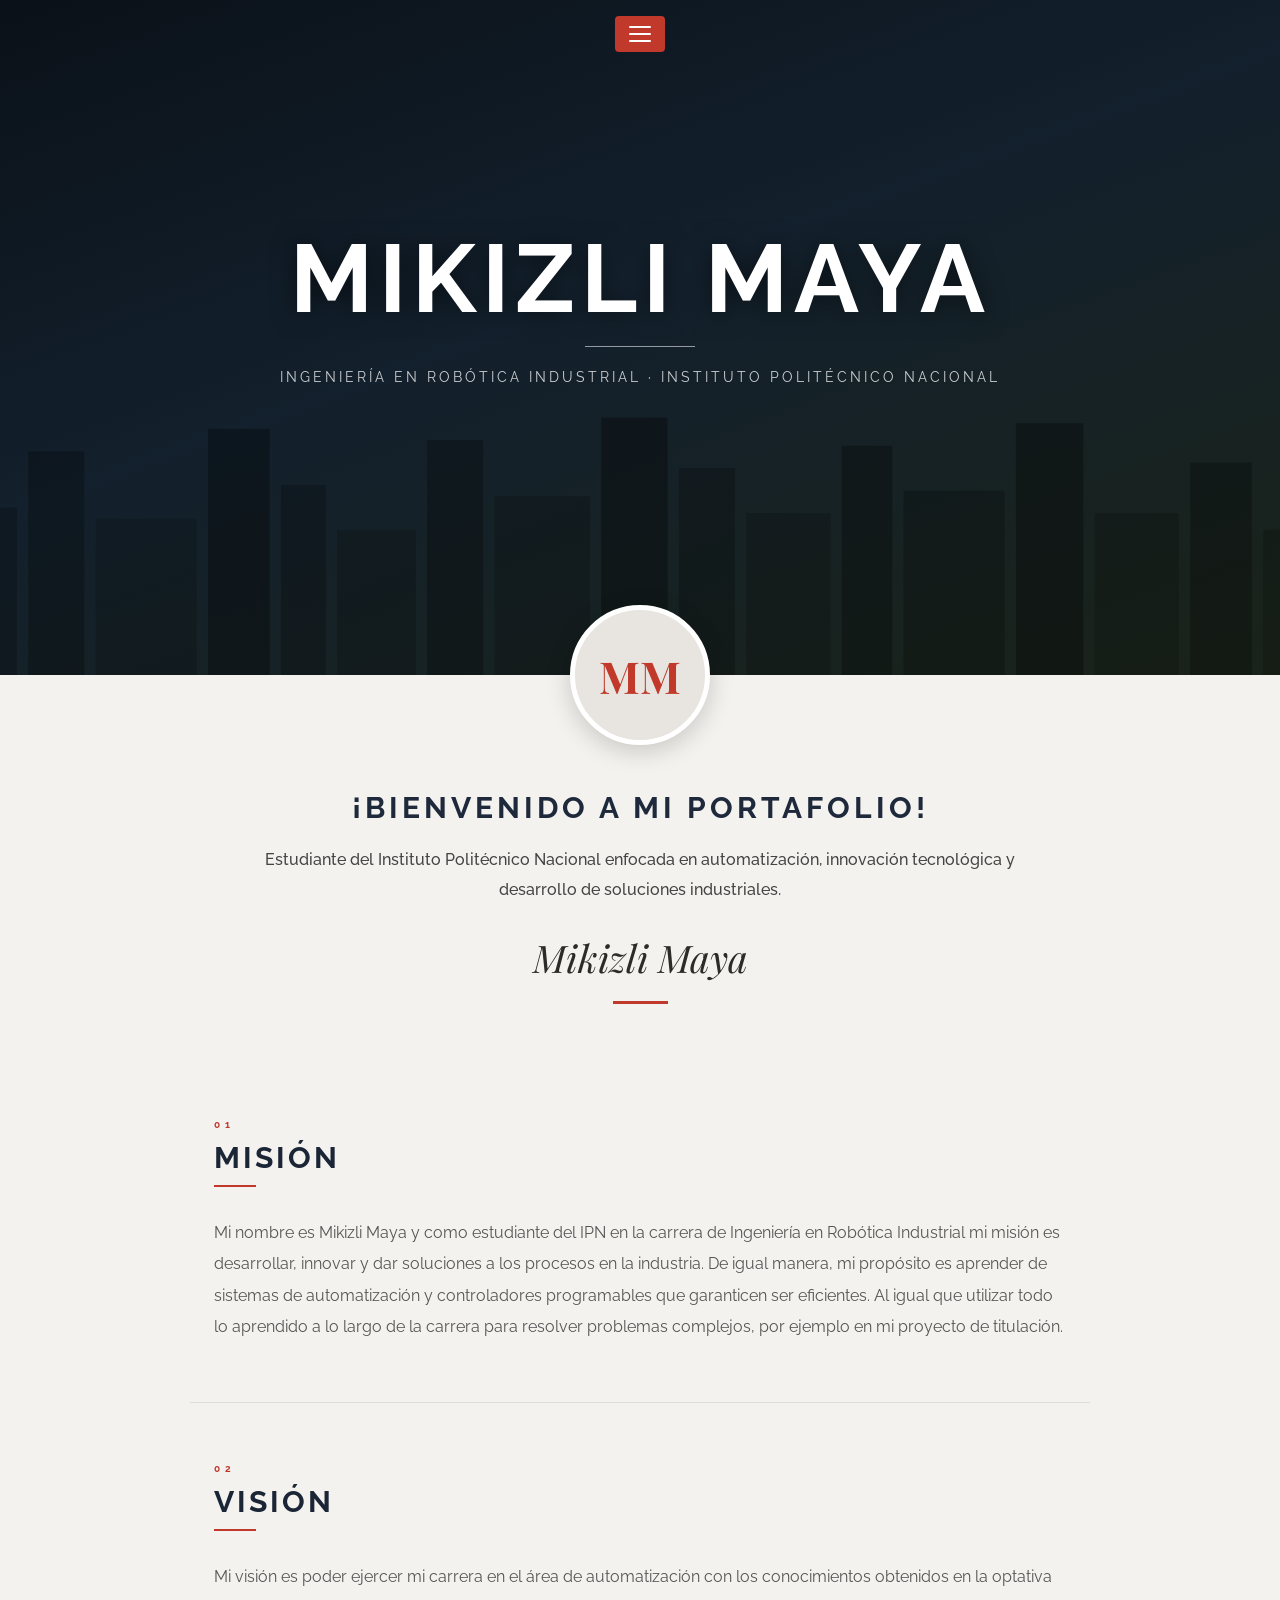
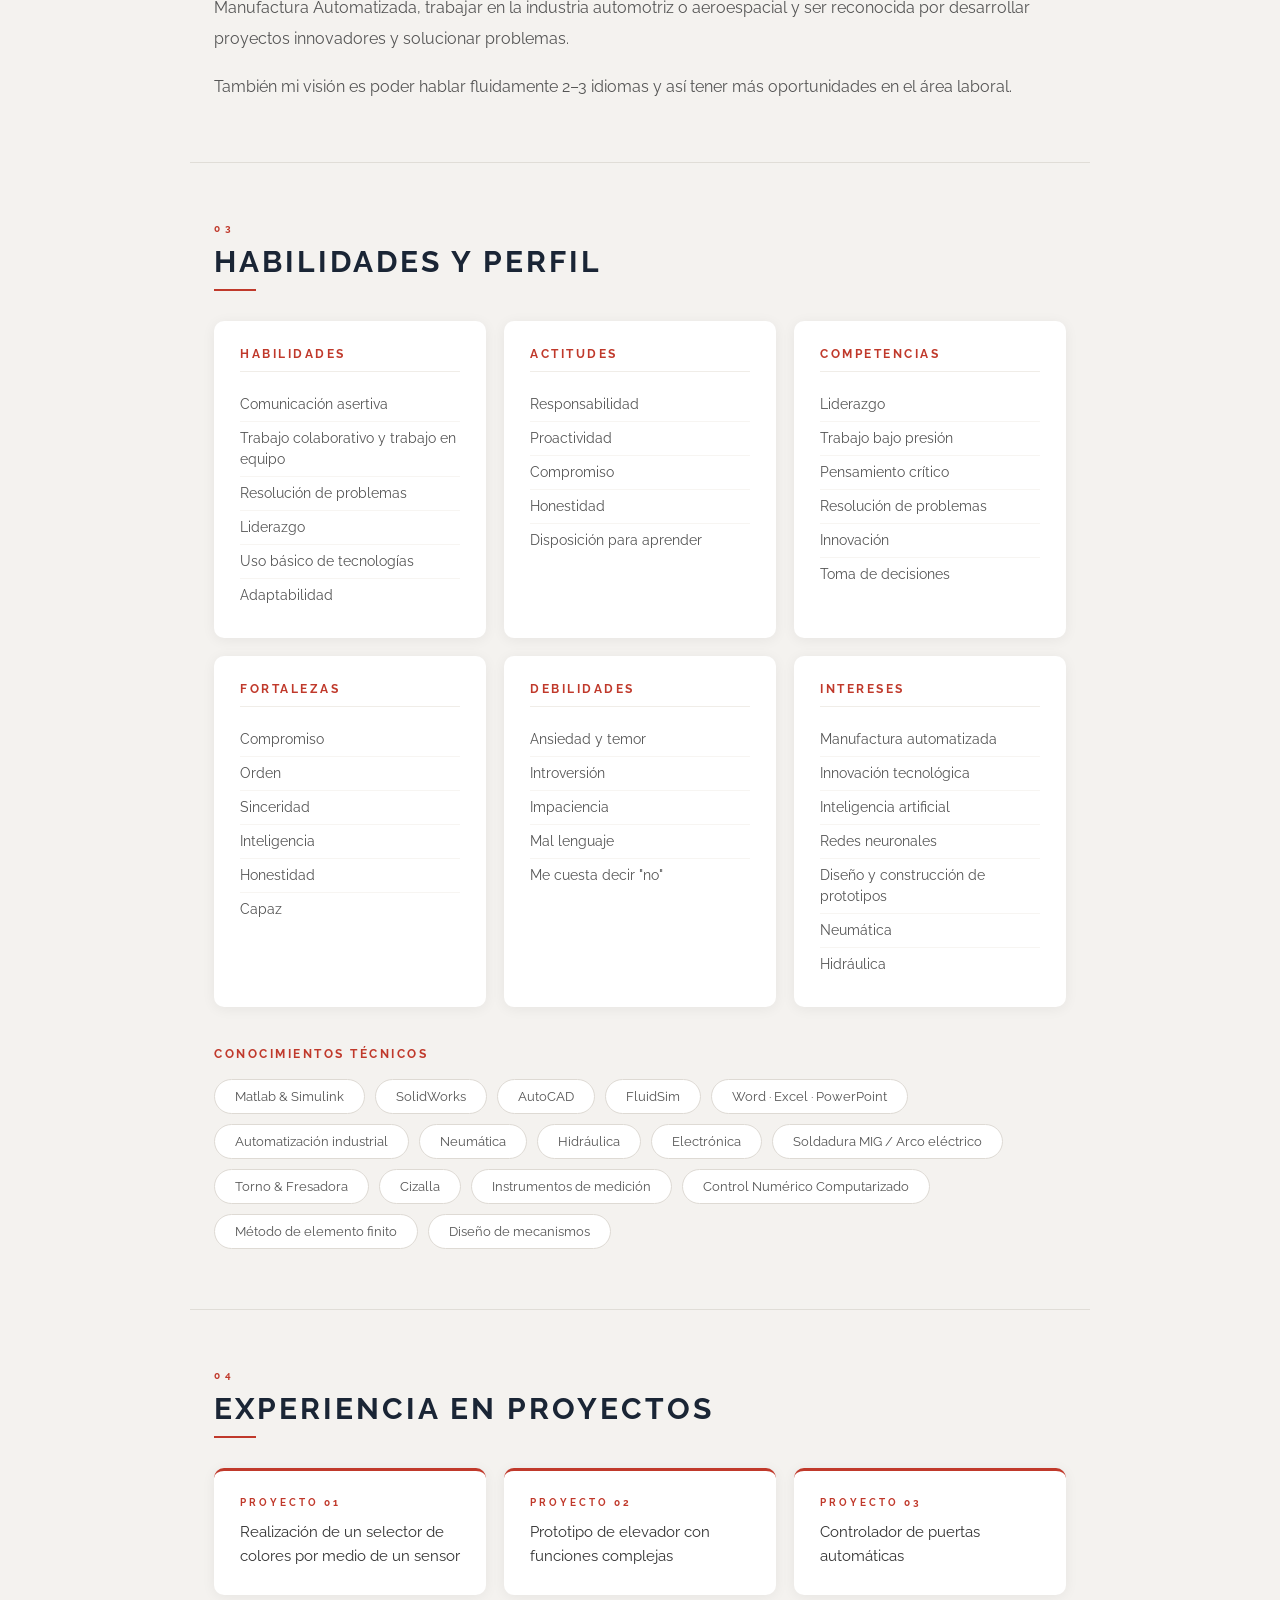
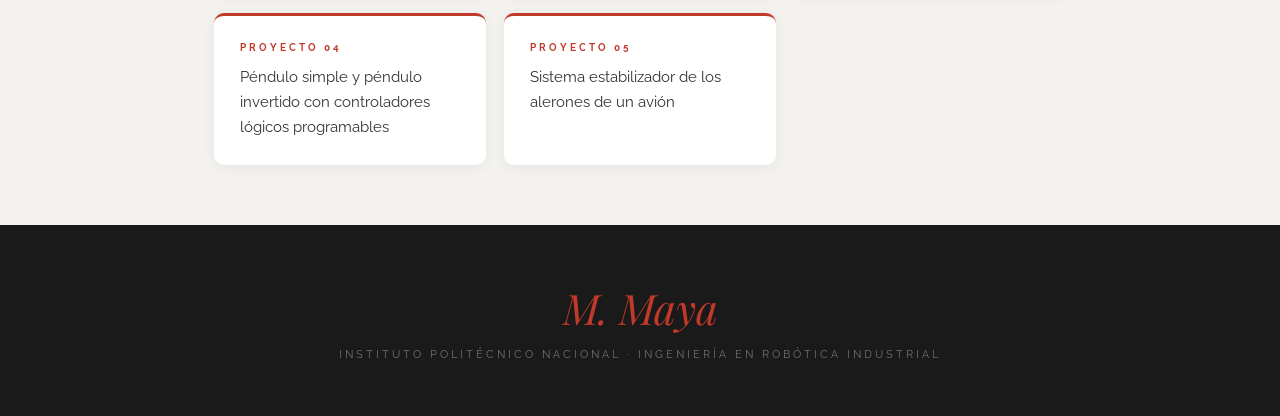
==== commit 157f9203: "Update index.html" ====
--- a/index.html
+++ b/index.html
@@ -56,7 +56,7 @@
         Estudiante del Instituto Politécnico Nacional enfocada en automatización,
         innovación tecnológica y desarrollo de soluciones industriales.
       </p>
-      <div class="signature">M. Maya</div>
+      <div class="signature">Mikizli Maya</div>
       <div class="accent-bar"></div>
     </div>
 
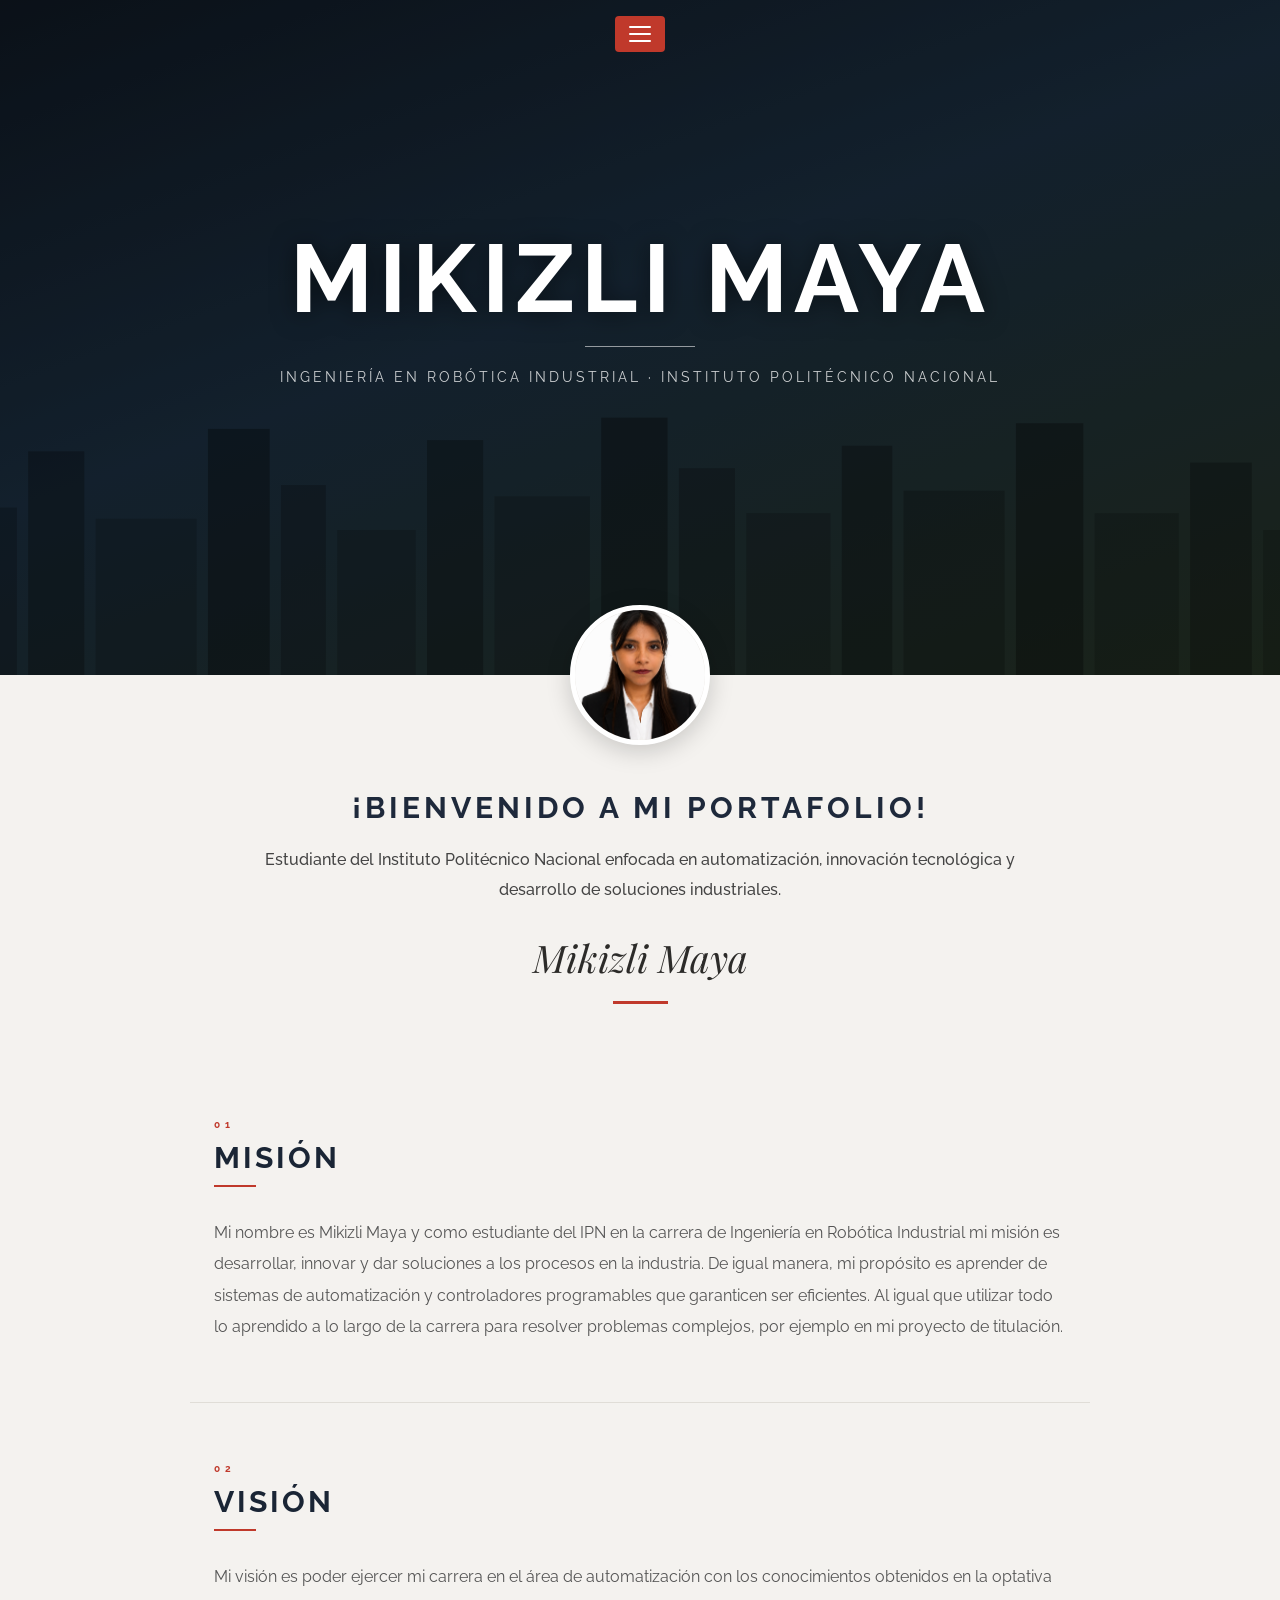
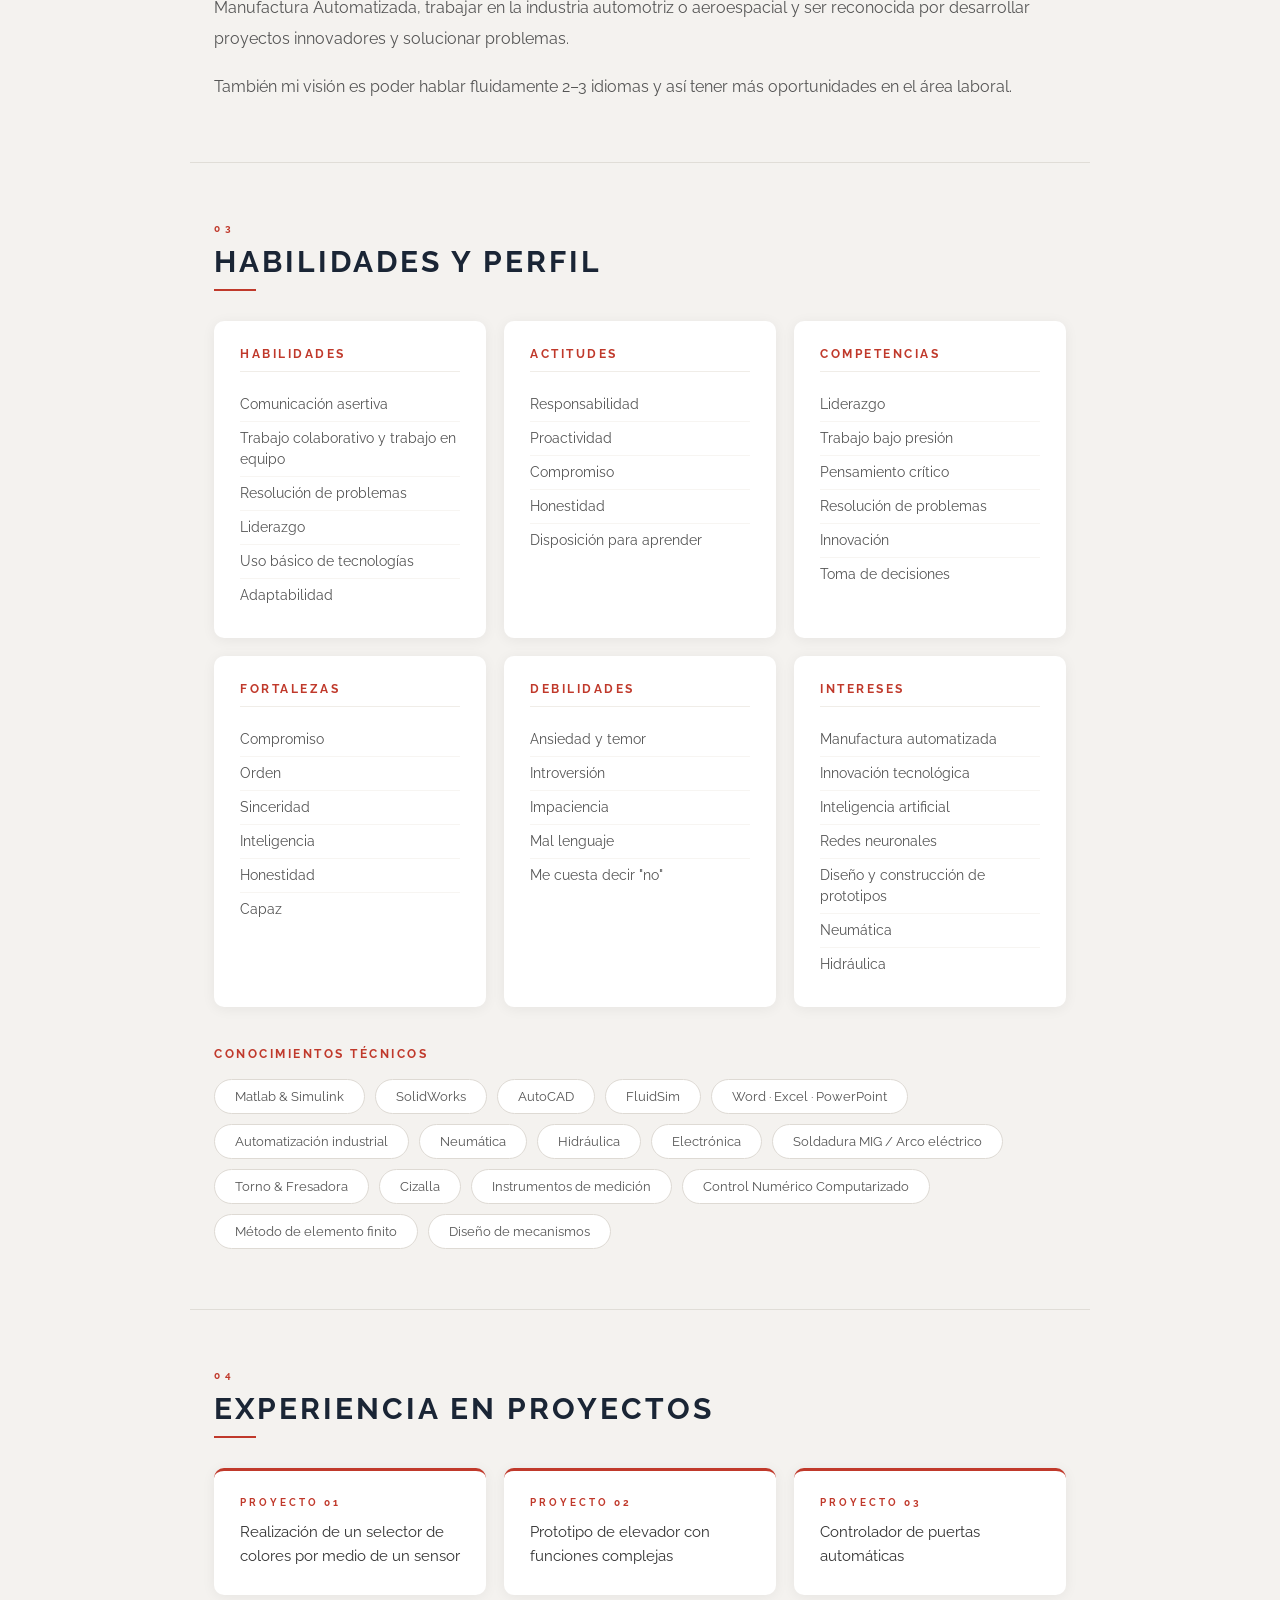
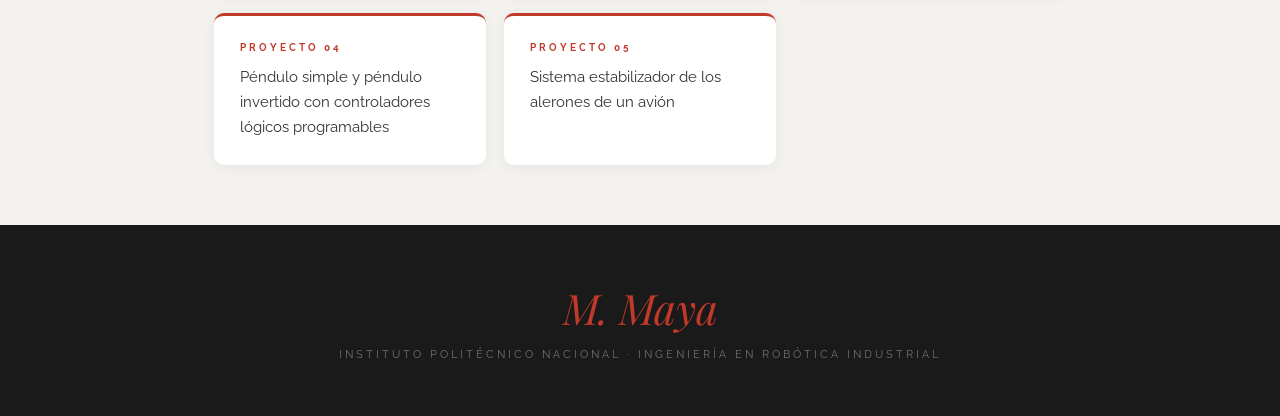
==== commit 29b39edd: "Update index.html" ====
--- a/index.html
+++ b/index.html
@@ -42,8 +42,7 @@
   <!-- ── AVATAR BRIDGE ── -->
   <div class="avatar-bridge">
     <div class="avatar-wrap">
-      <!-- Reemplaza este div por: <img src="foto.png" alt="Mikizli Maya"> -->
-      <div class="avatar-initials">MM</div>
+      <img src="foto.png" alt="Mikizli Maya">
     </div>
   </div>
 
